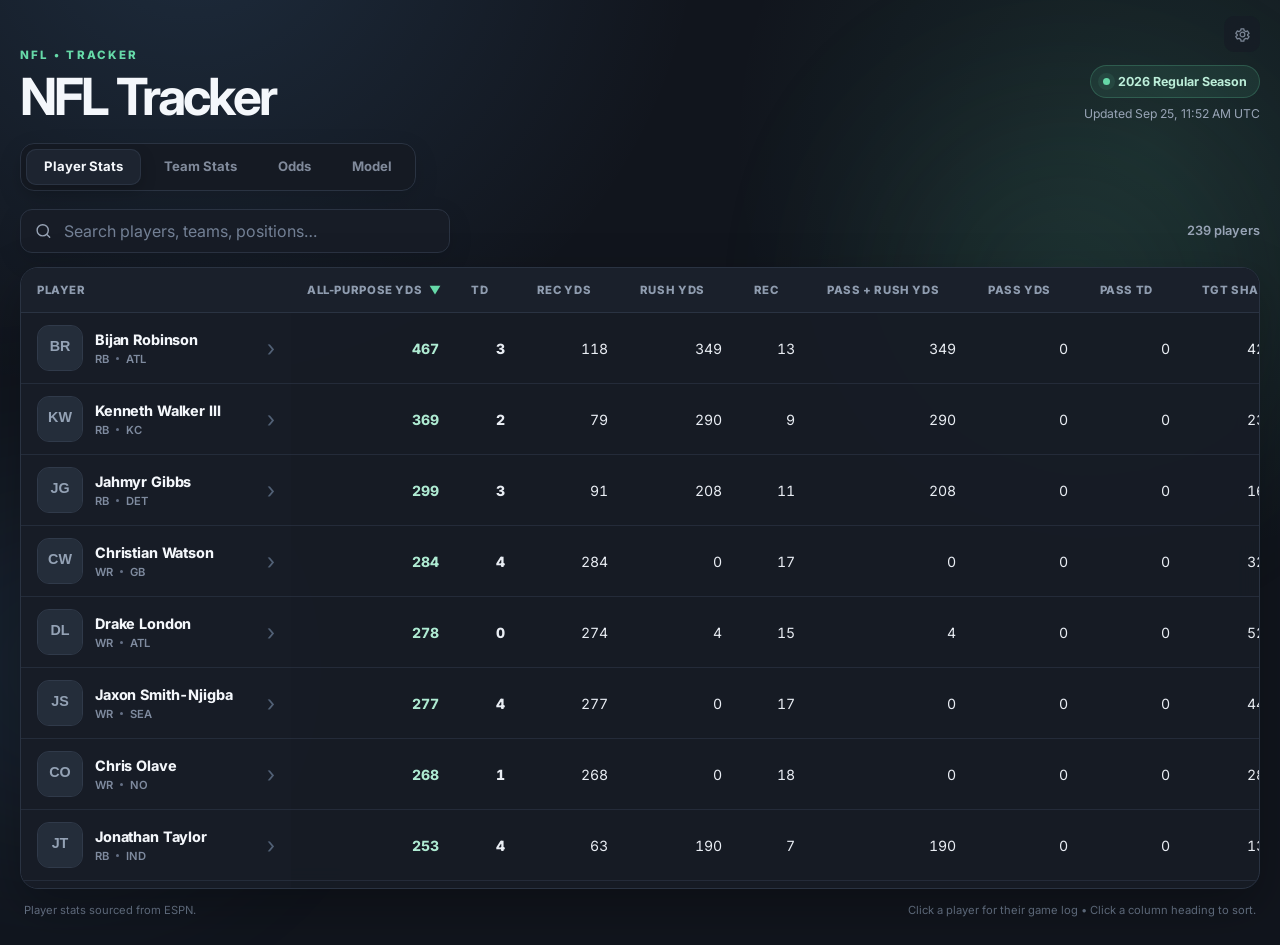
==== index.html @ aec33347 "Remove redundant spread explainer from odds board" ====
<!doctype html>
<html lang="en">
<head>
  <meta charset="UTF-8" />
  <meta name="viewport" content="width=device-width, initial-scale=1.0" />
  <meta name="theme-color" content="#151922" />
  <title>NFL Tracker</title>
  <script>try{document.documentElement.dataset.theme=localStorage.getItem("nflTrackerTheme")||"night"}catch(_){document.documentElement.dataset.theme="night"}</script>
  <link rel="preconnect" href="https://fonts.googleapis.com">
  <link rel="preconnect" href="https://fonts.gstatic.com" crossorigin>
  <link href="https://fonts.googleapis.com/css2?family=Inter:wght@400;500;600;700;800&display=swap" rel="stylesheet">
  <link rel="stylesheet" href="styles.css?v=team-market-fix-2" />
</head>
<body>
  <div class="ambient ambient-one"></div>
  <div class="ambient ambient-two"></div>

  <main class="shell">
    <header class="hero">
      <div>
        <div class="eyebrow">NFL • TRACKER</div>
        <h1>NFL Tracker</h1>
        <p id="pageSubtitle" hidden aria-hidden="true"></p>
      </div>
      <div class="hero-meta">
        <div class="status-pill"><span class="status-dot"></span><span id="seasonLabel">Loading season…</span></div>
        <div class="updated" id="updatedLabel">Loading latest stats…</div>
      </div>
    </header>

    <nav class="main-tabs" aria-label="NFL tracker sections">
      <button id="statsTabButton" class="main-tab active" type="button" data-view="stats">Player Stats</button>
      <button id="teamStatsTabButton" class="main-tab" type="button" data-view="team-stats">Team Stats</button>
      <button id="oddsTabButton" class="main-tab" type="button" data-view="odds">Odds</button>
      <a class="main-tab" href="model.html">Model</a>
    </nav>

    <section id="statsView" class="tab-view active">
      <section class="toolbar">
        <label class="search-wrap" for="searchInput">
          <svg viewBox="0 0 24 24" aria-hidden="true"><path d="m21 21-4.35-4.35m2.35-5.65a8 8 0 1 1-16 0 8 8 0 0 1 16 0Z"/></svg>
          <input id="searchInput" type="search" placeholder="Search players, teams, positions…" autocomplete="off" />
        </label>
        <div class="record-count" id="recordCount">— players</div>
      </section>

      <section class="table-card">
        <div class="table-scroll">
          <table>
            <thead>
              <tr>
                <th class="player-col" data-key="name">Player <span class="sort-indicator"></span></th>
                <th data-key="allPurposeYards">All-Purpose Yds <span class="sort-indicator"></span></th>
                <th data-key="touchdowns">TD <span class="sort-indicator"></span></th>
                <th data-key="receivingYards">Rec Yds <span class="sort-indicator"></span></th>
                <th data-key="rushingYards">Rush Yds <span class="sort-indicator"></span></th>
                <th data-key="receptions">Rec <span class="sort-indicator"></span></th>
                <th data-key="passRushYards">Pass + Rush Yds <span class="sort-indicator"></span></th>
                <th data-key="passingYards">Pass Yds <span class="sort-indicator"></span></th>
                <th data-key="passingTouchdowns">Pass TD <span class="sort-indicator"></span></th>
                <th data-key="targetShare">Tgt Share <span class="sort-indicator"></span></th>
                <th data-key="carryShare">Carry Share <span class="sort-indicator"></span></th>
                <th data-key="opportunityShare">Opp Share <span class="sort-indicator"></span></th>
                <th data-key="kickingPoints">K Pts <span class="sort-indicator"></span></th>
                <th data-key="kickingPointsPerGame">K Pts/G <span class="sort-indicator"></span></th>
                <th data-key="fieldGoalsMade">FGM <span class="sort-indicator"></span></th>
                <th data-key="fieldGoalsAttempted">FGA <span class="sort-indicator"></span></th>
                <th data-key="fieldGoalPct">FG% <span class="sort-indicator"></span></th>
                <th data-key="fieldGoalsPerGame">FGM/G <span class="sort-indicator"></span></th>
                <th data-key="extraPointsMade">XPM <span class="sort-indicator"></span></th>
                <th data-key="extraPointsAttempted">XPA <span class="sort-indicator"></span></th>
                <th data-key="extraPointPct">XP% <span class="sort-indicator"></span></th>
                <th data-key="extraPointsPerGame">XPM/G <span class="sort-indicator"></span></th>
                <th data-key="longFieldGoal">Long FG <span class="sort-indicator"></span></th>
              </tr>
            </thead>
            <tbody id="statsBody">
              <tr><td colspan="23" class="loading-cell"><div class="spinner"></div>Loading NFL stats…</td></tr>
            </tbody>
          </table>
        </div>
      </section>
    </section>

    <section id="teamStatsView" class="tab-view">
      <section class="team-stats-toolbar">
        <label class="search-wrap team-search" for="teamSearchInput">
          <svg viewBox="0 0 24 24" aria-hidden="true"><path d="m21 21-4.35-4.35m2.35-5.65a8 8 0 1 1-16 0 8 8 0 0 1 16 0Z"/></svg>
          <input id="teamSearchInput" type="search" placeholder="Search NFL teams…" autocomplete="off" />
        </label>
        <div class="record-count" id="teamRecordCount">— teams</div>
      </section>

      <section class="team-view-bar">
        <div id="teamViewButtons" class="team-view-buttons" aria-label="Team stat categories">
          <button type="button" class="team-view-button active" data-team-view="overview">Overview</button>
          <button type="button" class="team-view-button" data-team-view="offense">Offense</button>
          <button type="button" class="team-view-button" data-team-view="defense">Defense</button>
          <button type="button" class="team-view-button" data-team-view="specialTeams">Special Teams</button>
          <button type="button" class="team-view-button" data-team-view="situational">Situational</button>
          <button type="button" class="team-view-button" data-team-view="turnovers">Turnovers & Discipline</button>
          <button type="button" class="team-view-button" data-team-view="scoring">Scoring</button>
          <button type="button" class="team-view-button" data-team-view="all">All ESPN Stats</button>
        </div>
        <div class="team-view-tools">
          <label class="team-stat-search-wrap">
            <span>Filter columns</span>
            <input id="teamStatSearchInput" type="search" placeholder="e.g. sacks, punt, red zone…" autocomplete="off" />
          </label>
          <span id="teamColumnCount" class="team-column-count">— stats</span>
        </div>
      </section>

      <section class="team-leader-strip" id="teamLeaderStrip" aria-label="League leaders"></section>

      <section class="table-card team-table-card">
        <div class="team-table-scroll">
          <table id="teamStatsTable" class="team-stats-table">
            <thead id="teamStatsHead">
              <tr><th class="team-col">Team</th><th>Loading…</th></tr>
            </thead>
            <tbody id="teamStatsBody">
              <tr><td colspan="2" class="loading-cell"><div class="spinner"></div>Loading NFL team stats…</td></tr>
            </tbody>
          </table>
        </div>
      </section>
    </section>

    <section id="oddsView" class="tab-view">
      <section class="odds-toolbar">
        <label class="search-wrap odds-search" for="oddsSearchInput">
          <svg viewBox="0 0 24 24" aria-hidden="true"><path d="m21 21-4.35-4.35m2.35-5.65a8 8 0 1 1-16 0 8 8 0 0 1 16 0Z"/></svg>
          <input id="oddsSearchInput" type="search" placeholder="Search player, team, game, or prop…" autocomplete="off" />
        </label>

        <div class="filter-strip">
          <div class="filter-control">
            <button id="gameFilterButton" class="filter-button" type="button" aria-expanded="false">
              <span class="filter-icon">◫</span><span id="gameFilterLabel">Games</span><span class="filter-caret">⌄</span>
            </button>
            <div id="gameFilterDialog" class="filter-popover game-filter-popover" hidden>
              <div class="filter-popover-title">Games</div>
              <button class="filter-all-row" type="button" data-clear-filter="games"><span>All Games</span><span class="selection-mark" id="allGamesMark">✓</span></button>
              <div id="gameFilterOptions" class="filter-options"></div>
            </div>
          </div>

          <div class="filter-control">
            <button id="marketFilterButton" class="filter-button" type="button" aria-expanded="false">
              <span class="filter-icon">✦</span><span id="marketFilterLabel">Propositions</span><span class="filter-caret">⌄</span>
            </button>
            <div id="marketFilterDialog" class="filter-popover market-filter-popover" hidden>
              <div class="filter-popover-title">Propositions</div>
              <button class="filter-all-row" type="button" data-clear-filter="markets"><span>All Propositions</span><span class="selection-mark" id="allMarketsMark">✓</span></button>
              <div id="marketFilterOptions" class="filter-options"></div>
            </div>
          </div>

          <div class="filter-control">
            <button id="scopeFilterButton" class="filter-button" type="button" aria-expanded="false">
              <span class="filter-icon">◎</span><span id="scopeFilterLabel">Market Type</span><span class="filter-caret">⌄</span>
            </button>
            <div id="scopeFilterDialog" class="filter-popover scope-filter-popover" hidden>
              <div class="filter-popover-title">Market Type</div>
              <div id="scopeFilterOptions" class="position-options">
                <button type="button" class="scope-option active" data-scope=""><span>All Markets</span><span class="selection-mark">✓</span></button>
                <button type="button" class="scope-option" data-scope="player"><span>Player Props</span><span class="selection-mark"></span></button>
                <button type="button" class="scope-option" data-scope="team"><span>Team Props</span><span class="selection-mark"></span></button>
                <button type="button" class="scope-option" data-scope="game"><span>Game Props</span><span class="selection-mark"></span></button>
              </div>
            </div>
          </div>

          <div class="filter-control">
            <button id="positionFilterButton" class="filter-button" type="button" aria-expanded="false">
              <span class="filter-icon">↕</span><span id="positionFilterLabel">Side</span><span class="filter-caret">⌄</span>
            </button>
            <div id="positionFilterDialog" class="filter-popover position-filter-popover" hidden>
              <div class="filter-popover-title">Side / Selection</div>
              <div id="positionFilterOptions" class="position-options">
                <button type="button" class="position-option active" data-position=""><span>Any Side</span><span class="selection-mark">✓</span></button>
                <button type="button" class="position-option" data-position="Over"><span>Over</span><span class="selection-mark"></span></button>
                <button type="button" class="position-option" data-position="Under"><span>Under</span><span class="selection-mark"></span></button>
                <button type="button" class="position-option" data-position="Win"><span>Moneyline</span><span class="selection-mark"></span></button>
                <button type="button" class="position-option" data-position="Cover"><span>Spread</span><span class="selection-mark"></span></button>
              </div>
            </div>
          </div>

          <div class="filter-control">
            <button id="oddsRangeButton" class="filter-button" type="button" aria-expanded="false">
              <span class="filter-icon">⊗</span><span id="oddsRangeLabel">Odds</span><span class="filter-caret">⌄</span>
            </button>
            <div id="oddsRangeDialog" class="filter-popover odds-range-popover" hidden>
              <div class="filter-popover-title">Odds</div>
              <div class="odds-range-inputs">
                <label><span>From</span><input id="oddsMinInput" type="number" inputmode="numeric"></label>
                <span class="range-separator">–</span>
                <label><span>To</span><input id="oddsMaxInput" type="number" inputmode="numeric"></label>
              </div>
              <div class="dual-range">
                <div class="dual-range-track"></div>
                <div id="dualRangeFill" class="dual-range-fill"></div>
                <input id="oddsMinRange" type="range" min="-5000" max="5000" step="1">
                <input id="oddsMaxRange" type="range" min="-5000" max="5000" step="1">
              </div>
              <div class="range-actions">
                <button id="resetOddsRange" class="range-reset" type="button">Reset</button>
                <button id="applyOddsRange" class="range-done" type="button">Done</button>
              </div>
            </div>
          </div>

          <button id="clearFiltersButton" class="clear-filters" type="button">Clear</button>
        </div>

        <div class="odds-right-actions">
          <div class="filter-control odds-date-control">
            <button id="oddsDateButton" class="filter-button odds-date-button" type="button" aria-expanded="false">
              <span class="filter-icon">◷</span><span id="oddsDateLabel">Live</span><span class="filter-caret">⌄</span>
            </button>
            <div id="oddsDateDialog" class="filter-popover odds-date-popover" hidden>
              <div class="filter-popover-title">Board Date</div>
              <div id="oddsDateOptions" class="filter-options"></div>
            </div>
          </div>
          <button id="parlayBuilderButton" class="parlay-builder-button" type="button" aria-expanded="false" aria-controls="parlayPanel">
            <svg viewBox="0 0 24 24" aria-hidden="true"><path d="M5 7h8M5 12h5M5 17h8M18 6v12M15 9l3-3 3 3"/></svg>
            <span>Parlay Builder</span>
            <span id="parlayBuilderCount" class="parlay-builder-count" hidden>0</span>
          </button>
          <div class="odds-meta">
            <span class="fanduel-pill">FanDuel</span>
            <span id="oddsCount">— props</span>
          </div>
        </div>
      </section>

      <div id="oddsWorkspace" class="odds-workspace">
        <section class="odds-card">
          <div class="odds-table-scroll">
            <table class="odds-table">
            <thead>
              <tr>
                <th class="prop-col" data-odds-key="player">Proposition <span class="odds-sort-indicator"></span></th>
                <th data-odds-key="line">Line <span class="odds-sort-indicator"></span></th>
                <th data-odds-key="odds">Odds <span class="odds-sort-indicator"></span></th>
                <th id="oddsResultHead" class="result-head" data-odds-key="result" hidden>Result <span class="odds-sort-indicator"></span></th>
                <th class="hit-head" data-odds-key="hitL5">L5 <span class="odds-sort-indicator"></span></th>
                <th class="hit-head" data-odds-key="hitL10">L10 <span class="odds-sort-indicator"></span></th>
                <th class="hit-head" data-odds-key="hitH2H">H2H <span class="odds-sort-indicator"></span></th>
                <th class="hit-head" data-odds-key="hit2026">2026 <span class="odds-sort-indicator"></span></th>
                <th class="hit-head" data-odds-key="hit2025">2025 <span class="odds-sort-indicator"></span></th>
              </tr>
            </thead>
            <tbody id="oddsBody">
              <tr><td colspan="8" class="loading-cell"><div class="spinner"></div>Loading FanDuel props…</td></tr>
            </tbody>
            </table>
          </div>
        </section>

        <aside id="parlayPanel" class="parlay-panel" aria-hidden="true">
          <div class="parlay-panel-inner">
            <div class="parlay-header">
              <div>
                <div class="parlay-kicker">MY PICKS</div>
                <h2>Parlay Builder</h2>
              </div>
              <button id="parlayCloseButton" class="parlay-icon-button" type="button" aria-label="Close parlay builder">
                <svg viewBox="0 0 24 24" aria-hidden="true"><path d="M6 6l12 12M18 6 6 18"/></svg>
              </button>
            </div>

            <div class="parlay-book-row">
              <span class="parlay-fd-mark">FD</span>
              <div>
                <strong>FanDuel</strong>
                <span id="parlayLegCount">0 legs</span>
              </div>
              <strong id="parlayCombinedOdds" class="parlay-combined-odds">—</strong>
            </div>

            <div id="parlayLegs" class="parlay-legs">
              <div class="parlay-empty">
                <div class="parlay-empty-icon">+</div>
                <strong>Build your parlay</strong>
                <span>Use the + buttons beside player props to add legs.</span>
              </div>
            </div>

            <div class="parlay-footer">
              <div class="parlay-math-row">
                <span>Combined odds</span>
                <strong id="parlayFooterOdds">—</strong>
              </div>
              <div class="parlay-math-row">
                <span>Implied probability</span>
                <strong id="parlayImpliedProbability">—</strong>
              </div>
              <button id="parlayClearButton" class="parlay-clear-button" type="button" disabled>
                <svg viewBox="0 0 24 24" aria-hidden="true"><path d="M4 7h16M9 7V4h6v3M8 10v8M12 10v8M16 10v8M6 7l1 14h10l1-14"/></svg>
                Clear All
              </button>
              <p class="parlay-note">Combined odds use standard parlay math from the displayed FanDuel prices. Same-game parlay pricing can differ because sportsbooks apply correlation adjustments.</p>
            </div>
          </div>
        </aside>
      </div>
    </section>

    <footer id="pageFooter">
      <span>Player stats sourced from ESPN.</span>
      <span>Click a player for their game log • Click a column heading to sort.</span>
    </footer>
  </main>

  <dialog id="teamStatModal" class="team-stat-modal" aria-labelledby="teamStatModalTitle">
    <div class="team-stat-modal-panel">
      <div class="team-stat-modal-header">
        <div class="team-stat-modal-identity">
          <img id="teamStatModalLogo" class="team-stat-modal-logo" src="" alt="" />
          <div>
            <div id="teamStatModalEyebrow" class="modal-kicker">TEAM STAT • REGULAR SEASON</div>
            <h2 id="teamStatModalTitle">Team Stat</h2>
            <div id="teamStatModalMeta" class="modal-player-meta"></div>
          </div>
        </div>
        <button id="teamStatModalClose" class="modal-close" type="button" aria-label="Close team stat chart">
          <svg viewBox="0 0 24 24" aria-hidden="true"><path d="M6 6l12 12M18 6 6 18"/></svg>
        </button>
      </div>

      <div id="teamStatSummaryCards" class="team-stat-summary-cards"></div>

      <div class="team-chart-tabs">
        <button id="teamTrendTab" type="button" class="team-chart-tab active">Game Trend</button>
        <button id="teamLeagueTab" type="button" class="team-chart-tab">League Compare</button>
      </div>

      <div class="team-chart-scroll">
        <div id="teamStatChart" class="team-stat-chart"></div>
      </div>
    </div>
  </dialog>

  <dialog id="playerModal" class="player-modal" aria-labelledby="modalPlayerName">
    <div class="modal-panel">
      <div class="modal-header">
        <div class="modal-player">
          <div class="modal-headshot-wrap">
            <img id="modalHeadshot" class="modal-headshot" src="" alt="" />
          </div>
          <div>
            <div class="modal-kicker" id="modalKicker">REGULAR SEASON • GAME LOG</div>
            <h2 id="modalPlayerName">Player</h2>
            <div class="modal-player-meta" id="modalPlayerMeta"></div>
          </div>
        </div>
        <div class="modal-actions">
          <select id="modalSeasonSelect" class="season-select" aria-label="Game log season"></select>
          <button id="modalClose" class="modal-close" type="button" aria-label="Close game log">
            <svg viewBox="0 0 24 24" aria-hidden="true"><path d="M6 6l12 12M18 6 6 18"/></svg>
          </button>
        </div>
      </div>

      <div class="modal-table-scroll">
        <table class="gamelog-table">
          <thead id="gameLogHead">
            <tr>
              <th class="week-col">Week</th>
              <th class="opponent-col">Opponent</th>
              <th>All-Purpose Yds</th>
              <th>TD</th>
              <th>Rec Yds</th>
              <th>Rush Yds</th>
              <th>Rec</th>
              <th>Pass + Rush Yds</th>
              <th>Pass Yds</th>
              <th>Pass TD</th>
            </tr>
          </thead>
          <tbody id="gameLogBody"></tbody>
        </table>
      </div>
    </div>
  </dialog>

  <dialog id="hitRateModal" class="hit-rate-modal" aria-labelledby="hitRateTitle">
    <div class="hit-rate-panel">
      <div class="hit-rate-header">
        <div>
          <div class="hit-rate-eyebrow">PROP HIT RATE</div>
          <h2 id="hitRateTitle">Player Prop</h2>
          <div id="hitRateSubtitle" class="hit-rate-subtitle"></div>
        </div>
        <button id="hitRateClose" class="modal-close" type="button" aria-label="Close hit-rate chart">
          <svg viewBox="0 0 24 24" aria-hidden="true"><path d="M6 6l12 12M18 6 6 18"/></svg>
        </button>
      </div>

      <div class="hit-rate-summary">
        <div class="hit-rate-primary">
          <span id="hitRateSplitLabel" class="hit-rate-split-label">Last 10</span>
          <div><strong id="hitRateSelectedPct">—</strong><span id="hitRateSelectedRecord"></span></div>
        </div>
        <div id="hitRateBreakdown" class="hit-rate-breakdown"></div>
      </div>

      <div class="hit-rate-stats">
        <span>Average: <strong id="hitRateAverage">—</strong></span>
        <span>Median: <strong id="hitRateMedian">—</strong></span>
      </div>

      <div class="hit-rate-chart-scroll">
        <div id="hitRateChart" class="hit-rate-chart"></div>
      </div>
    </div>
  </dialog>

  <script src="theme.js?v=1"></script>
  <script src="app.js?v=spread-clean-1"></script>
</body>
</html>
---- styles.css ----
:root{
  --bg:#11151d;--panel:#171c26;--panel-2:#1d2430;--line:#2a3342;--text:#f4f7fb;
  --muted:#98a4b6;--accent:#66d9a8;--accent-2:#6bb7ff;--win:#67dda9;--loss:#ff7b86;--shadow:0 18px 50px rgba(0,0,0,.28)
}
*{box-sizing:border-box}
html{color-scheme:dark}
body{margin:0;min-height:100vh;background:
radial-gradient(circle at 15% -10%,rgba(107,183,255,.14),transparent 34%),
radial-gradient(circle at 90% 15%,rgba(102,217,168,.10),transparent 30%),var(--bg);
color:var(--text);font-family:Inter,system-ui,-apple-system,BlinkMacSystemFont,"Segoe UI",sans-serif}
.ambient{position:fixed;width:320px;height:320px;filter:blur(120px);opacity:.13;pointer-events:none;border-radius:50%}
.ambient-one{background:#59c59c;right:4%;top:15%}.ambient-two{background:#589ee8;left:-8%;bottom:8%}
.shell{width:min(1500px,calc(100% - 40px));margin:0 auto;padding:48px 0 28px;position:relative;z-index:1}
.hero{display:flex;justify-content:space-between;align-items:flex-end;gap:32px;margin-bottom:22px}
.eyebrow{font-size:.72rem;font-weight:800;letter-spacing:.18em;color:var(--accent);margin-bottom:10px}
h1{font-size:clamp(2.2rem,4vw,4rem);line-height:.96;margin:0;letter-spacing:-.055em}
.subtitle{color:var(--muted);font-size:.98rem;max-width:720px;margin:14px 0 0;line-height:1.65}
#pageSubtitle{display:none}
.hero-meta{text-align:right;display:grid;justify-items:end;gap:8px}
.status-pill{display:inline-flex;align-items:center;gap:8px;background:rgba(102,217,168,.09);border:1px solid rgba(102,217,168,.2);color:#c8f6e3;border-radius:999px;padding:8px 12px;font-size:.78rem;font-weight:700}
.status-dot{width:7px;height:7px;border-radius:50%;background:var(--accent);box-shadow:0 0 0 5px rgba(102,217,168,.09)}
.updated{color:var(--muted);font-size:.76rem}

.main-tabs{display:inline-flex;gap:5px;padding:5px;background:#151a23;border:1px solid var(--line);border-radius:14px;margin:0 0 18px;box-shadow:0 8px 24px rgba(0,0,0,.12)}
.main-tab{border:0;background:transparent;color:#7f8b9f;padding:10px 18px;border-radius:10px;font:700 .82rem Inter,system-ui;cursor:pointer;transition:.15s}\n.main-tabs a.main-tab{text-decoration:none}
.main-tab:hover{color:#dce4ee}
.main-tab.active{color:#f7fafc;background:#242c39;box-shadow:inset 0 0 0 1px #334052,0 6px 16px rgba(0,0,0,.18)}
.tab-view{display:none}.tab-view.active{display:block}

.toolbar,.odds-toolbar{display:flex;justify-content:space-between;align-items:center;gap:12px;margin-bottom:14px}
.search-wrap{height:44px;min-width:min(430px,100%);display:flex;align-items:center;gap:10px;background:rgba(23,28,38,.88);border:1px solid var(--line);border-radius:12px;padding:0 14px;box-shadow:0 8px 24px rgba(0,0,0,.12)}
.search-wrap:focus-within{border-color:#486f75;box-shadow:0 0 0 3px rgba(102,217,168,.08)}
.search-wrap svg{width:18px;height:18px;fill:none;stroke:var(--muted);stroke-width:2;stroke-linecap:round}
.search-wrap input{width:100%;border:0;outline:0;background:transparent;color:var(--text);font:inherit}
.search-wrap input::placeholder{color:#738095}
.record-count{color:var(--muted);font-size:.8rem;font-weight:600}
.filter-select{height:44px;min-width:175px;border:1px solid var(--line);border-radius:12px;background:#171c26;color:#b9c2ce;padding:0 36px 0 13px;font:600 .78rem Inter,system-ui;outline:none}
.filter-select:focus{border-color:#486f75;box-shadow:0 0 0 3px rgba(102,217,168,.08)}
.odds-search{flex:1;max-width:480px}
.odds-meta{margin-left:auto;display:flex;align-items:center;gap:10px;color:var(--muted);font-size:.77rem;font-weight:650;white-space:nowrap}
.fanduel-pill{display:inline-flex;align-items:center;padding:7px 10px;border-radius:999px;background:rgba(107,183,255,.1);border:1px solid rgba(107,183,255,.2);color:#bfe0ff;font-weight:800;letter-spacing:.02em}

.table-card,.odds-card{background:rgba(23,28,38,.92);border:1px solid var(--line);border-radius:18px;overflow:hidden;box-shadow:var(--shadow);backdrop-filter:blur(12px)}
.table-scroll{overflow:auto;max-height:calc(100vh - 280px)}
table{width:100%;border-collapse:separate;border-spacing:0;min-width:1280px}
thead{position:sticky;top:0;z-index:4}
th{background:#1a202b;color:#8f9caf;font-size:.71rem;text-transform:uppercase;letter-spacing:.055em;font-weight:800;text-align:right;padding:15px 16px;border-bottom:1px solid var(--line);cursor:pointer;user-select:none;white-space:nowrap;transition:color .15s}
th:hover{color:#dbe4ee}th.player-col{text-align:left;min-width:270px;left:0;z-index:5}
.sort-indicator,.odds-sort-indicator{display:inline-block;width:10px;margin-left:4px;color:var(--accent)}
tbody tr{transition:background .14s}
tbody tr:hover{background:#1b222e}
td{padding:12px 16px;border-bottom:1px solid rgba(42,51,66,.72);text-align:right;font-size:.88rem;font-variant-numeric:tabular-nums;color:#d7dee8}
tbody tr:last-child td{border-bottom:0}
.player-row{cursor:pointer}
.player-row:focus-visible{outline:2px solid var(--accent);outline-offset:-2px;background:#1b222e}
.player-cell{text-align:left;display:flex;align-items:center;gap:12px;min-width:270px;position:sticky;left:0;background:#171c26;z-index:2}
tbody tr:hover .player-cell,.player-row:focus-visible .player-cell{background:#1b222e}
.player-copy{min-width:0}
.row-chevron{margin-left:auto;color:#526176;font-size:1.4rem;line-height:1;transition:transform .15s,color .15s}
.player-row:hover .row-chevron{color:var(--accent);transform:translateX(2px)}
.headshot-wrap{width:46px;height:46px;flex:0 0 46px;border-radius:12px;overflow:hidden;background:linear-gradient(145deg,#283140,#1b222d);border:1px solid #303a4a}
.headshot{width:100%;height:100%;object-fit:cover;object-position:top center;display:block}
.player-name{font-weight:750;color:#f3f6fa;font-size:.9rem;letter-spacing:-.01em}
.player-meta{display:flex;gap:7px;align-items:center;color:#7f8b9f;font-size:.7rem;margin-top:4px;font-weight:600}
.team-dot{width:3px;height:3px;border-radius:50%;background:#657085}
.stat-strong{font-weight:800;color:#fff}
.all-purpose{color:#bff0dd;font-weight:750}
.loading-cell,.empty-cell{text-align:center!important;color:var(--muted);padding:60px!important}
.spinner{width:18px;height:18px;border:2px solid #344052;border-top-color:var(--accent);border-radius:50%;display:inline-block;vertical-align:middle;margin-right:9px;animation:spin .8s linear infinite}
@keyframes spin{to{transform:rotate(360deg)}}
footer{display:flex;justify-content:space-between;color:#687588;font-size:.7rem;padding:14px 4px 0}

/* Odds tab */
.odds-table-scroll{overflow:auto;max-height:calc(100vh - 290px)}
.odds-table{min-width:760px}
.odds-table .prop-col{text-align:left;width:70%}
.odds-table th:nth-child(2),.odds-table th:nth-child(3){width:15%;min-width:110px}
.odds-table td{padding:13px 18px}
.prop-cell{text-align:left!important}
.prop-player-visual{display:flex;align-items:center;gap:14px;min-width:0}
.odds-headshot-wrap{width:58px;height:58px;flex:0 0 58px;position:relative;border-radius:50%;background:#12161e}
.odds-headshot{width:58px;height:58px;display:block;object-fit:cover;object-position:top center;border-radius:50%;background:#222a36}
.odds-team-badge{position:absolute;right:-3px;bottom:-3px;width:28px;height:28px;padding:3px;object-fit:contain;border-radius:50%;background:#202733;border:2px solid #171c26}
.prop-copy{min-width:0}
.prop-player-line{display:flex;align-items:center;gap:8px;min-width:0;margin-bottom:5px}
.prop-player-name{font-size:.93rem;font-weight:800;color:#f2f4f7;white-space:nowrap;overflow:hidden;text-overflow:ellipsis}
.prop-divider{color:#4f5a69;font-size:.72rem}
.prop-matchup{color:#7f8793;font-size:.82rem;font-weight:550;white-space:nowrap}
.prop-name{font-size:.91rem;font-weight:750;color:#eef1f5;line-height:1.3}
.alt-badge{display:inline-flex;vertical-align:1px;margin-left:6px;padding:2px 5px;border:1px solid rgba(107,183,255,.22);background:rgba(107,183,255,.08);border-radius:5px;color:#85c8ff;font-size:.55rem;letter-spacing:.06em}
.odds-line,.odds-price{font-size:.93rem!important;font-weight:800!important;color:#9ca4af!important;white-space:nowrap}
.odds-line strong{font:inherit;color:inherit}
.odds-line small{display:block;margin-top:3px;color:#687587;font-size:.58rem;font-weight:750;letter-spacing:.01em;text-transform:none}
.odds-line.spread-market-line strong{color:#dce6f2}
.odds-line.spread-market-line small{color:#8ea0b5}
.odds-price{color:#c7cdd5!important}
.fd-mini{display:inline-grid;place-items:center;margin-right:8px;width:24px;height:20px;border-radius:6px;background:#232b38;color:#91c7ff;font-size:.57rem;font-weight:900;letter-spacing:-.02em}
.odds-row.clickable{cursor:pointer}
.odds-row.clickable:hover{background:#1d2430}
.odds-row.clickable:focus-visible{outline:2px solid var(--accent-2);outline-offset:-2px}
.odds-empty{text-align:center!important;color:var(--muted);padding:70px 24px!important;line-height:1.7}
.odds-empty-title{font-size:1rem;font-weight:800;color:#dfe5ed;margin-bottom:6px}
.odds-empty code{background:#202733;border:1px solid #303a49;border-radius:6px;padding:2px 6px;color:#c6e7ff}

/* Game log modal */
.player-modal{width:min(1280px,calc(100% - 28px));max-width:none;max-height:min(82vh,900px);padding:0;border:1px solid #313b4b;border-radius:20px;background:#151a23;color:var(--text);box-shadow:0 30px 90px rgba(0,0,0,.58);overflow:hidden}
.player-modal::backdrop{background:rgba(6,9,14,.72);backdrop-filter:blur(7px)}
.modal-panel{display:flex;flex-direction:column;max-height:min(82vh,900px)}
.modal-header{display:flex;justify-content:space-between;align-items:center;gap:24px;padding:22px 24px;background:linear-gradient(180deg,#1b222d,#171c26);border-bottom:1px solid var(--line)}
.modal-player{display:flex;align-items:center;gap:16px;min-width:0}
.modal-headshot-wrap{width:64px;height:64px;flex:0 0 64px;border-radius:16px;overflow:hidden;background:#222a36;border:1px solid #334052}
.modal-headshot{width:100%;height:100%;object-fit:cover;object-position:top center}
.modal-kicker{font-size:.66rem;font-weight:800;letter-spacing:.14em;color:var(--accent);margin-bottom:5px}
.modal-header h2{margin:0;font-size:clamp(1.25rem,2vw,1.75rem);letter-spacing:-.03em}
.modal-player-meta{margin-top:5px;color:var(--muted);font-size:.78rem;font-weight:600}
.modal-close{width:38px;height:38px;flex:0 0 38px;display:grid;place-items:center;border:1px solid #313b4b;border-radius:11px;background:#202733;color:#9da9ba;cursor:pointer;transition:.15s}
.modal-close:hover{color:#fff;background:#28313f;border-color:#445064}
.modal-close svg{width:17px;height:17px;fill:none;stroke:currentColor;stroke-width:2;stroke-linecap:round}
.modal-table-scroll{overflow:auto}
.gamelog-table{min-width:1320px}
#statsView table{min-width:2320px}
.gamelog-table thead{position:sticky;top:0;z-index:3}
.gamelog-table th{cursor:default;background:#191f2a;padding:13px 14px}
.gamelog-table th:hover{color:#8f9caf}
.gamelog-table td{padding:13px 14px}
.gamelog-table .week-col,.gamelog-table .week-cell{text-align:left;width:92px;white-space:nowrap}
.gamelog-table .week-cell{font-size:.78rem;font-weight:800;color:#aeb8c7}
.gamelog-table .opponent-col,.gamelog-table .opponent-cell{text-align:left;min-width:335px}
.opponent-matchup{display:flex;align-items:center;gap:9px;white-space:nowrap}
.opponent-logo{width:34px;height:34px;object-fit:contain;flex:0 0 34px}
.venue-marker{width:20px;text-align:center;color:#8e9aad;font-size:.75rem;font-weight:800}
.venue-marker.home{width:auto}
.opponent-name{font-size:.82rem;font-weight:750;color:#e9edf3}
.game-result{font-size:.72rem;font-weight:800;margin-left:2px}
.game-result.win{color:var(--win)}.game-result.loss{color:var(--loss)}.game-result.tie{color:#d5b86a}
.no-game{color:#596578}.no-game-row td{color:#5f6b7d}.no-game-row .week-cell{color:#8995a7}
.modal-empty{text-align:center!important;color:var(--muted);padding:54px!important}

@media(max-width:900px){
  .odds-toolbar{align-items:stretch;flex-wrap:wrap}
  .odds-search{max-width:none;flex:1 1 100%}
  .filter-select{flex:1 1 180px}
  .odds-meta{margin-left:0;flex:1 1 100%;justify-content:flex-end}
}
@media(max-width:760px){
  .shell{width:min(100% - 20px,1500px);padding-top:26px}
  .hero{align-items:flex-start;flex-direction:column;gap:18px}.hero-meta{text-align:left;justify-items:start}
  .main-tabs{width:100%}.main-tab{flex:1}
  .toolbar{align-items:stretch;flex-direction:column}.search-wrap{min-width:0}.record-count{padding-left:2px}.table-scroll{max-height:none}
  footer{gap:8px;flex-direction:column}.player-cell{min-width:240px}th.player-col{min-width:240px}
  .odds-card{border-radius:14px}.odds-table-scroll{max-height:none}.odds-table{min-width:660px}
  .odds-table td{padding:12px 13px}.odds-headshot-wrap,.odds-headshot{width:50px;height:50px}.odds-headshot-wrap{flex-basis:50px}.odds-team-badge{width:25px;height:25px}
  .prop-player-name{font-size:.86rem}.prop-matchup{font-size:.75rem}.prop-name{font-size:.85rem}
  .player-modal{width:calc(100% - 14px);max-height:88vh;border-radius:16px}.modal-panel{max-height:88vh}
  .modal-header{padding:16px}.modal-headshot-wrap{width:54px;height:54px;flex-basis:54px}.modal-kicker{font-size:.58rem}.modal-player-meta{font-size:.72rem}
}

/* Advanced odds filters + hit-rate research columns */
.odds-toolbar{align-items:flex-start;flex-wrap:wrap}
.odds-search{flex:1 1 380px;max-width:520px}
.filter-strip{display:flex;gap:8px;flex:1 1 100%;align-items:center;overflow-x:auto;padding:2px 0 1px;scrollbar-width:none}
.filter-strip::-webkit-scrollbar{display:none}
.filter-button,.clear-filters{height:42px;display:inline-flex;align-items:center;gap:8px;border:1px solid #2d3747;border-radius:12px;background:#171c26;color:#c8d0dc;padding:0 13px;font:700 .76rem Inter,system-ui;white-space:nowrap;cursor:pointer;transition:.15s}
.filter-button:hover,.filter-button:focus-visible{border-color:#45546a;color:#fff;background:#1d2430}
.filter-icon{color:#8c98a9;font-size:.88rem}
.filter-caret{color:#778397;font-size:.82rem;margin-left:1px}
.clear-filters{display:none;background:transparent;color:#7f8b9f}
.clear-filters.visible{display:inline-flex}
.clear-filters:hover{color:#ff9aa2;border-color:#58404a}
.odds-meta{align-self:center}

.odds-table{min-width:1260px}
.odds-table .prop-col{width:auto;min-width:430px}
.odds-table th:nth-child(2),.odds-table th:nth-child(3){width:auto;min-width:92px}
.odds-table .hit-head{min-width:82px;text-align:center}
.hit-cell{text-align:center!important;font-size:.88rem!important;font-weight:800!important;min-width:82px}
.hit-good{color:#45e0a3!important;background:linear-gradient(180deg,rgba(34,123,88,.14),rgba(22,88,63,.22))}
.hit-mid{color:#ffc928!important;background:linear-gradient(180deg,rgba(135,103,14,.10),rgba(111,80,8,.18))}
.hit-low{color:#ff858f!important;background:linear-gradient(180deg,rgba(138,49,61,.08),rgba(107,36,47,.15))}
.hit-na{color:#6f7988!important;background:rgba(15,19,26,.22)}
.odds-row:hover .hit-good{background:rgba(35,130,91,.26)}
.odds-row:hover .hit-mid{background:rgba(122,92,11,.22)}
.odds-row:hover .hit-low{background:rgba(121,42,54,.20)}

.modal-actions{display:flex;align-items:center;gap:10px}
.season-select{height:38px;border:1px solid #313b4b;border-radius:10px;background:#202733;color:#dce3ec;padding:0 30px 0 11px;font:700 .76rem Inter,system-ui;outline:none}
.season-select:focus{border-color:#4b6574}

/* Filter dialogs styled like sportsbook panels */
.filter-dialog{width:min(590px,calc(100% - 24px));max-width:none;max-height:min(82vh,760px);padding:0;border:1px solid #303746;border-radius:20px;background:#11151b;color:var(--text);box-shadow:0 28px 90px rgba(0,0,0,.62);overflow:hidden}
.filter-dialog::backdrop{background:rgba(5,7,11,.72);backdrop-filter:blur(5px)}
.compact-filter-dialog{width:min(520px,calc(100% - 24px))}
.odds-range-dialog{width:min(620px,calc(100% - 24px))}
.filter-dialog-panel{display:flex;flex-direction:column;max-height:min(82vh,760px)}
.filter-dialog-title{font-size:1.05rem;font-weight:800;padding:20px 22px 14px}
.filter-all-row,.filter-option,.position-option{border:0;background:transparent;color:#e6e9ee;width:100%;display:flex;align-items:center;text-align:left;font:700 .9rem Inter,system-ui;cursor:pointer}
.filter-all-row{margin:0 10px 7px;width:calc(100% - 20px);min-height:68px;padding:0 16px;border:1px solid #2d333c;border-radius:13px;background:#17191e;justify-content:space-between}
.filter-options{overflow:auto;padding:0 12px 8px;scrollbar-width:thin;scrollbar-color:#41464e transparent}
.filter-option{min-height:72px;padding:10px 10px;border-bottom:1px solid rgba(49,57,69,.42);gap:12px}
.filter-option:last-child{border-bottom:0}
.filter-option:hover,.position-option:hover{background:rgba(255,255,255,.025)}
.filter-option.selected{background:rgba(74,207,197,.035)}
.filter-option-label{flex:1}
.selection-mark{width:38px;height:38px;flex:0 0 38px;border:2px solid #30343b;border-radius:12px;display:grid;place-items:center;color:#071b19;font-weight:900}
.filter-option.selected .selection-mark,.filter-all-row .selection-mark:not(:empty),.position-option.active .selection-mark{background:#42cfc5;border-color:#42cfc5}
.game-option{min-height:88px}
.game-option-logos{width:76px;display:flex;align-items:center;padding-left:4px}
.game-option-logos img{width:39px;height:39px;object-fit:contain;border-radius:50%;background:#1d2430}
.game-option-logos img+img{margin-left:-11px}
.game-option-copy{display:flex;flex:1;min-width:0;flex-direction:column;gap:3px}
.game-option-time{font-size:.78rem;color:#7d8490;font-weight:650}
.game-option-name{font-size:.93rem;color:#f1f3f6;font-weight:800}
.filter-dialog-close{height:58px;margin:10px 16px 16px;border:1px solid #2d333c;border-radius:14px;background:#111318;color:#e8ebef;font:800 .9rem Inter,system-ui;cursor:pointer}
.filter-dialog-close:hover{background:#191d24}
.position-options{padding:2px 14px 4px}
.position-option{min-height:76px;justify-content:space-between;padding:0 12px;border-bottom:1px solid rgba(49,57,69,.35)}
.position-option:last-child{border-bottom:0}

.odds-range-tabs{display:grid;grid-template-columns:1fr 1fr;margin:0 22px 16px;border:1px solid #2f343d;border-radius:14px;padding:5px;background:#090b0f}
.odds-range-tabs span{display:grid;place-items:center;height:46px;border-radius:10px;color:#747b86;font-size:.82rem;font-weight:800}
.odds-range-tabs span.active{background:#ecebef;color:#202226}
.odds-range-inputs{display:grid;grid-template-columns:1fr auto 1fr;margin:0 22px 22px;border:1px solid #2d333c;border-radius:15px;background:#17191e;overflow:hidden}
.odds-range-inputs label{padding:12px 16px}
.odds-range-inputs label span{display:block;color:#777f8b;font-size:.72rem;margin-bottom:4px}
.odds-range-inputs input{width:100%;border:0;outline:0;background:transparent;color:#edf0f4;font:800 1rem Inter,system-ui}
.range-separator{width:1px;overflow:hidden;background:#2d333c;color:transparent}
.dual-range{position:relative;height:54px;margin:0 24px 14px}
.dual-range-track,.dual-range-fill{position:absolute;left:0;right:0;top:25px;height:6px;border-radius:999px;background:#40454e}
.dual-range-fill{right:auto;background:#40c9bd}
.dual-range input[type=range]{position:absolute;left:0;top:13px;width:100%;height:30px;background:transparent;pointer-events:none;appearance:none;-webkit-appearance:none}
.dual-range input[type=range]::-webkit-slider-thumb{pointer-events:auto;appearance:none;-webkit-appearance:none;width:28px;height:28px;border-radius:50%;background:#f1f1f2;border:2px solid #2a2d33;box-shadow:0 2px 8px rgba(0,0,0,.35)}
.dual-range input[type=range]::-moz-range-thumb{pointer-events:auto;width:28px;height:28px;border-radius:50%;background:#f1f1f2;border:2px solid #2a2d33;box-shadow:0 2px 8px rgba(0,0,0,.35)}
.dual-range input[type=range]::-webkit-slider-runnable-track{background:transparent}
.dual-range input[type=range]::-moz-range-track{background:transparent}
.range-actions{display:grid;grid-template-columns:72px 1fr;gap:12px;padding:0 22px 22px}
.range-reset,.range-done{height:58px;border-radius:14px;font:800 .9rem Inter,system-ui;cursor:pointer}
.range-reset{border:1px solid #2d333c;background:#080b0f;color:#cfd5dd;font-size:0}
.range-reset:after{content:"↺";font-size:1.3rem}
.range-done{border:0;background:#42cfc5;color:#061a18}
.range-done:hover{filter:brightness(1.05)}

@media(max-width:900px){
  .odds-search{flex:1 1 100%;max-width:none}
  .filter-strip{order:3}
  .odds-meta{margin-left:auto}
}
@media(max-width:760px){
  .filter-button,.clear-filters{height:40px}
  .odds-table{min-width:1120px}
  .odds-table .prop-col{min-width:360px}
  .hit-cell,.odds-table .hit-head{min-width:72px}
  .filter-dialog{width:calc(100% - 14px);max-height:88vh;border-radius:16px}
  .filter-dialog-panel{max-height:88vh}
  .modal-actions{gap:7px}.season-select{height:36px}
}


/* Compact anchored filter dropdowns */
.filter-control{position:relative;flex:0 0 auto}
.filter-button.open{background:#222a36;border-color:#46556a;color:#fff}
.filter-popover[hidden]{display:none!important}
.filter-popover{
  position:fixed;z-index:10000;width:min(380px,calc(100vw - 20px));max-height:min(430px,calc(100vh - 24px));
  overflow:hidden;border:1px solid #313a49;border-radius:14px;background:#121720;color:var(--text);
  box-shadow:0 18px 52px rgba(0,0,0,.5)
}
.game-filter-popover{width:min(400px,calc(100vw - 20px))}
.market-filter-popover{width:min(360px,calc(100vw - 20px))}
.position-filter-popover{width:min(320px,calc(100vw - 20px))}
.odds-range-popover{width:min(390px,calc(100vw - 20px))}
.filter-popover-title{font-size:.88rem;font-weight:800;padding:14px 15px 9px}
.filter-popover .filter-all-row{
  min-height:50px;margin:0 9px 5px;width:calc(100% - 18px);padding:0 12px;border-radius:10px;font-size:.8rem
}
.filter-popover .filter-options{max-height:310px;padding:0 9px 8px;overflow-y:auto;overscroll-behavior:contain;touch-action:pan-y;scrollbar-gutter:stable}
.filter-popover .filter-option{min-height:48px;padding:7px 8px;font-size:.78rem}
.filter-popover .selection-mark,.filter-popover .option-checkbox{
  width:28px;height:28px;flex:0 0 28px;border-radius:8px;font-size:.72rem
}
.filter-popover .game-option{min-height:64px}
.filter-popover .game-option-logos{width:58px}
.filter-popover .game-option-logos img{width:31px;height:31px}
.filter-popover .game-option-logos img+img{margin-left:-9px}
.filter-popover .game-option-time{font-size:.66rem}
.filter-popover .game-option-name{font-size:.79rem}
.filter-popover .position-options{padding:2px 9px 8px}
.filter-popover .position-option{min-height:52px;padding:0 8px;font-size:.8rem}
.filter-popover .odds-range-inputs{margin:0 12px 12px;border-radius:11px}
.filter-popover .odds-range-inputs label{padding:9px 11px}
.filter-popover .odds-range-inputs label span{font-size:.64rem}
.filter-popover .odds-range-inputs input{font-size:.86rem}
.filter-popover .dual-range{height:42px;margin:0 16px 8px}
.filter-popover .dual-range-track,.filter-popover .dual-range-fill{top:20px;height:5px}
.filter-popover .dual-range input[type=range]{top:8px}
.filter-popover .dual-range input[type=range]::-webkit-slider-thumb{width:23px;height:23px}
.filter-popover .dual-range input[type=range]::-moz-range-thumb{width:23px;height:23px}
.filter-popover .range-actions{grid-template-columns:52px 1fr;gap:8px;padding:0 12px 12px}
.filter-popover .range-reset,.filter-popover .range-done{height:43px;border-radius:10px;font-size:.78rem}

.odds-player-trigger{cursor:pointer}
.odds-headshot-wrap.odds-player-trigger{outline:none;border-radius:50%}
.odds-headshot-wrap.odds-player-trigger:hover .odds-headshot{transform:scale(1.035);filter:brightness(1.08)}
.odds-headshot{transition:transform .15s,filter .15s}
.prop-player-name.odds-player-trigger{outline:none;border-radius:5px}
.prop-player-name.odds-player-trigger:hover{color:var(--accent-2);text-decoration:underline;text-underline-offset:3px}
.odds-player-trigger:focus-visible{box-shadow:0 0 0 2px var(--accent-2)}

@media(max-width:760px){
  .filter-popover{width:min(350px,calc(100vw - 16px));max-height:min(390px,calc(100vh - 16px))}
  .game-filter-popover{width:min(370px,calc(100vw - 16px))}
  .filter-popover .filter-options{max-height:270px}
}


/* Make the entire proposition/player area clickable, like the Player Stats rows */
.prop-cell.odds-player-trigger{
  cursor:pointer;
  transition:background .14s,box-shadow .14s
}
.prop-cell.odds-player-trigger:hover{
  background:#1d2531
}
.prop-cell.odds-player-trigger:hover .prop-player-name{
  color:var(--accent-2)
}
.prop-cell.odds-player-trigger:hover .odds-headshot{
  transform:scale(1.035);
  filter:brightness(1.08)
}
.prop-cell.odds-player-trigger:focus-visible{
  outline:2px solid var(--accent-2);
  outline-offset:-2px;
  background:#1d2531
}


/* Hit-rate chart modal */
.hit-rate-trigger{cursor:pointer;transition:filter .14s,box-shadow .14s}
.hit-rate-trigger:hover{filter:brightness(1.13);box-shadow:inset 0 0 0 1px rgba(255,255,255,.08)}
.hit-rate-trigger:focus-visible{outline:2px solid var(--accent-2);outline-offset:-2px}

.hit-rate-modal{
  width:min(1180px,calc(100% - 24px));max-width:none;max-height:min(88vh,900px);padding:0;
  border:1px solid #2e3744;border-radius:20px;background:#11151b;color:var(--text);
  box-shadow:0 30px 90px rgba(0,0,0,.62);overflow:hidden
}
.hit-rate-modal::backdrop{background:rgba(5,8,12,.76);backdrop-filter:blur(7px)}
.hit-rate-panel{max-height:min(88vh,900px);overflow:auto}
.hit-rate-header{
  display:flex;align-items:flex-start;justify-content:space-between;gap:20px;
  padding:22px 24px 17px;border-bottom:1px solid #252d38;background:#141922
}
.hit-rate-eyebrow{font-size:.65rem;font-weight:850;letter-spacing:.14em;color:#49d5c9;margin-bottom:6px}
.hit-rate-header h2{margin:0;font-size:1.25rem;letter-spacing:-.025em}
.hit-rate-subtitle{margin-top:7px;color:#8d98a8;font-size:.78rem;font-weight:600}
.hit-rate-summary{
  display:grid;grid-template-columns:minmax(175px,.8fr) 2fr;gap:24px;align-items:center;
  padding:18px 24px;border-bottom:1px solid #252d38
}
.hit-rate-primary{display:grid;gap:7px}
.hit-rate-split-label{font-size:.8rem;color:#aeb7c3;font-weight:750}
.hit-rate-primary strong{font-size:1.55rem;line-height:1;font-weight:850}
.hit-rate-primary div span{color:#8a94a2;font-size:.78rem;font-weight:650;margin-left:7px}
.hit-rate-breakdown{display:grid;grid-template-columns:repeat(5,minmax(68px,1fr));gap:6px}
.hit-summary-item{
  min-height:50px;padding:8px 10px;border-radius:10px;border:1px solid transparent;
  display:flex;flex-direction:column;justify-content:center;gap:4px
}
.hit-summary-item.selected{background:#181f29;border-color:#303c4e}
.hit-summary-item span{font-size:.68rem;color:#7f8998;font-weight:700}
.hit-summary-item strong{font-size:.9rem}
.hit-good-text{color:#3dde9f!important}.hit-mid-text{color:#ffc62b!important}.hit-low-text{color:#ff7d88!important}.hit-na-text{color:#707b8b!important}
.hit-rate-stats{display:flex;gap:22px;padding:13px 24px 15px;color:#7d8795;font-size:.78rem;border-bottom:1px solid #252d38}
.hit-rate-stats strong{color:#e9edf3;font-size:.9rem;margin-left:4px}
.hit-rate-chart-scroll{overflow-x:auto;padding:20px 18px 16px}
.hit-rate-chart{min-height:370px}
.hit-chart-empty{height:320px;display:grid;place-items:center;color:#7f8998;font-size:.82rem}
.hit-chart-plot{
  position:relative;height:350px;min-width:680px;margin:0 auto;
  border-bottom:1px solid #34404f;
  background:
    repeating-linear-gradient(
      to top,
      transparent 0,
      transparent calc(20% - 1px),
      rgba(129,142,158,.2) calc(20% - 1px),
      rgba(129,142,158,.2) 20%
    )
}
.hit-threshold{
  position:absolute;left:0;right:0;z-index:4;border-top:2px dashed #687383;pointer-events:none
}
.hit-threshold span{
  position:absolute;left:-4px;top:0;transform:translateY(-50%);padding:2px 6px;
  border-radius:8px;background:#323943;color:#eef1f5;font-size:.68rem;font-weight:800
}
.hit-bars{
  position:absolute;inset:0 8px 0 8px;display:flex;align-items:stretch;gap:10px
}
.hit-bar-column{position:relative;flex:1 0 72px;min-width:72px;height:100%;display:flex;flex-direction:column}
.hit-bar-value{
  position:absolute;left:50%;transform:translateX(-50%);z-index:3;
  font-size:.76rem;font-weight:850;white-space:nowrap
}
.hit-bar-value.hit{color:#37dda0}.hit-bar-value.miss{color:#ff765f}
.hit-bar-track{position:absolute;left:0;right:0;top:16px;bottom:48px;display:flex;align-items:flex-end}
.hit-bar{
  width:100%;min-height:3px;border-radius:3px 3px 0 0;position:relative;overflow:hidden;
  display:flex;align-items:center;justify-content:center
}
.hit-bar.hit{background:linear-gradient(180deg,#35c68d,#2fb97f)}
.hit-bar.miss{background:linear-gradient(180deg,#d7472b,#aa2b17)}
.hit-bar-detail{
  display:flex;flex-direction:column;gap:3px;text-align:center;color:#0d1715;
  font-size:.56rem;font-weight:800;line-height:1.05;padding:4px
}
.hit-bar-detail b{font-size:.64rem}
.hit-bar-label{
  position:absolute;left:0;right:0;bottom:2px;display:flex;flex-direction:column;align-items:center;gap:3px;
  color:#8b95a3;font-size:.65rem;font-weight:650;white-space:nowrap
}
.hit-bar-label span:last-child{color:#aeb6c2}
.hit-bar-value.hit,.hit-bar-value.miss{bottom:calc(48px + var(--bar-height,0%))}

@media(max-width:760px){
  .hit-rate-modal{width:calc(100% - 12px);max-height:92vh;border-radius:16px}
  .hit-rate-panel{max-height:92vh}
  .hit-rate-header{padding:17px 16px 14px}
  .hit-rate-header h2{font-size:1.05rem}
  .hit-rate-summary{grid-template-columns:1fr;padding:14px 16px;gap:12px}
  .hit-rate-breakdown{grid-template-columns:repeat(5,1fr)}
  .hit-summary-item{padding:6px;min-height:44px}
  .hit-rate-stats{padding:11px 16px 13px}
  .hit-rate-chart-scroll{padding:16px 10px}
}


/* Switchable hit-rate chart tabs + chart draw animation */
.hit-summary-item{
  appearance:none;
  -webkit-appearance:none;
  width:100%;
  text-align:left;
  background:transparent;
  color:inherit;
  font:inherit;
  cursor:pointer;
  transition:background .16s,border-color .16s,transform .16s
}
.hit-summary-item:not(:disabled):hover{
  background:#171e28;
  border-color:#354256;
  transform:translateY(-1px)
}
.hit-summary-item:focus-visible{
  outline:2px solid var(--accent-2);
  outline-offset:2px
}
.hit-summary-item:disabled{
  cursor:default;
  opacity:.58
}
.hit-summary-item.selected{
  background:#1c2430;
  border-color:#3a4a60
}

.hit-bar{
  transform-origin:center bottom;
  animation:hitBarRise .58s cubic-bezier(.2,.75,.25,1) both;
  animation-delay:var(--bar-delay,0ms)
}
.hit-bar-value{
  animation:hitValueReveal .34s ease both;
  animation-delay:.28s
}
.hit-threshold{
  transform-origin:left center;
  animation:hitThresholdDraw .48s ease-out both
}
.hit-threshold span{
  animation:hitThresholdLabel .3s ease .22s both
}
@keyframes hitBarRise{
  from{transform:scaleY(0);opacity:.25}
  to{transform:scaleY(1);opacity:1}
}
@keyframes hitValueReveal{
  from{opacity:0;transform:translate(-50%,7px)}
  to{opacity:1;transform:translate(-50%,0)}
}
@keyframes hitThresholdDraw{
  from{transform:scaleX(0);opacity:.35}
  to{transform:scaleX(1);opacity:1}
}
@keyframes hitThresholdLabel{
  from{opacity:0;transform:translateY(-50%) scale(.92)}
  to{opacity:1;transform:translateY(-50%) scale(1)}
}

@media (prefers-reduced-motion:reduce){
  .hit-bar,.hit-bar-value,.hit-threshold,.hit-threshold span{
    animation:none!important;
    transition:none!important
  }
  .hit-summary-item{transition:none}
}


/* Team Stats */
.team-stats-toolbar{
  display:flex;align-items:center;justify-content:space-between;gap:14px;margin-bottom:12px
}
.team-search{max-width:460px;flex:1}
.team-view-bar{
  display:flex;align-items:flex-end;justify-content:space-between;gap:14px;margin-bottom:14px
}
.team-view-buttons{
  display:flex;align-items:center;gap:7px;overflow-x:auto;padding:2px 0;scrollbar-width:none
}
.team-view-buttons::-webkit-scrollbar{display:none}
.team-view-button{
  height:38px;flex:0 0 auto;border:1px solid #2c3544;border-radius:10px;background:#171c26;
  color:#8d99aa;padding:0 13px;font:750 .72rem Inter,system-ui;cursor:pointer;white-space:nowrap;
  transition:background .15s,border-color .15s,color .15s
}
.team-view-button:hover{color:#e5eaf1;border-color:#3a485d}
.team-view-button.active{
  background:#25303d;border-color:#40526a;color:#f4f7fb;
  box-shadow:inset 0 0 0 1px rgba(102,217,168,.05)
}
.team-view-tools{display:flex;align-items:flex-end;gap:10px;flex:0 0 auto}
.team-stat-search-wrap{display:grid;gap:4px}
.team-stat-search-wrap span{
  color:#6f7b8e;font-size:.6rem;font-weight:800;letter-spacing:.06em;text-transform:uppercase
}
.team-stat-search-wrap input{
  width:220px;height:38px;border:1px solid #2c3544;border-radius:10px;background:#171c26;
  color:#e8edf4;padding:0 11px;outline:none;font:600 .73rem Inter,system-ui
}
.team-stat-search-wrap input:focus{border-color:#486f75;box-shadow:0 0 0 3px rgba(102,217,168,.07)}
.team-stat-search-wrap input::placeholder{color:#667386}
.team-column-count{color:#768396;font-size:.69rem;font-weight:700;white-space:nowrap;padding-bottom:11px}

.team-leader-strip{
  display:grid;grid-template-columns:repeat(4,minmax(0,1fr));gap:10px;margin-bottom:12px
}
.team-leader-card{
  min-width:0;text-align:left;border:1px solid #293342;border-radius:13px;background:#171c26;
  padding:11px 12px;color:inherit;cursor:pointer;transition:background .15s,border-color .15s,transform .15s
}
.team-leader-card:hover{background:#1c2430;border-color:#3b4b60;transform:translateY(-1px)}
.team-leader-label{
  display:block;color:#7f8b9d;font-size:.61rem;font-weight:800;white-space:nowrap;overflow:hidden;text-overflow:ellipsis;
  text-transform:uppercase;letter-spacing:.045em;margin-bottom:8px
}
.team-leader-main{display:flex;align-items:center;gap:7px;min-width:0}
.team-leader-main img{width:28px;height:28px;object-fit:contain;flex:0 0 28px}
.team-leader-main strong{font-size:.75rem;color:#dfe5ed}
.team-leader-main b{margin-left:auto;font-size:.88rem;color:#c9f3e3;white-space:nowrap}
.team-leader-caption{display:block;color:#5f6b7c;font-size:.58rem;font-weight:650;margin-top:5px}

.team-table-card{overflow:hidden}
.team-table-scroll{overflow:auto;max-height:calc(100vh - 365px)}
.team-stats-table{
  width:max-content!important;min-width:100%!important;border-collapse:separate;border-spacing:0
}
.team-stats-table th{
  min-width:105px;max-width:135px;padding:13px 12px;text-align:right
}
.team-stats-table .team-col{
  min-width:260px;max-width:none;text-align:left;position:sticky;left:0;z-index:7;background:#1a202b
}
.team-th-label{
  display:inline-block;max-width:100px;overflow:hidden;text-overflow:ellipsis;vertical-align:middle
}
.team-sort-indicator{display:inline-block;width:9px;margin-left:3px;color:var(--accent)}
.team-cell{
  position:sticky;left:0;z-index:3;min-width:260px;background:#171c26;text-align:left;
  display:flex;align-items:center;gap:11px
}
.team-stats-table tbody tr:hover .team-cell{background:#1b222e}
.team-table-logo{width:42px;height:42px;object-fit:contain;flex:0 0 42px}
.team-table-name{color:#f1f5f9;font-size:.84rem;font-weight:800;white-space:nowrap}
.team-table-meta{color:#788598;font-size:.66rem;font-weight:650;margin-top:3px}
.team-stat-cell{
  min-width:105px;text-align:right!important;font-variant-numeric:tabular-nums;position:relative
}
.team-stat-trigger{cursor:pointer;transition:background .14s}
.team-stat-trigger:hover,.team-stat-trigger:focus-visible{
  background:#202936;outline:none;box-shadow:inset 0 0 0 1px #34475c
}
.team-stat-value{display:block;color:#e5ebf2;font-size:.82rem;font-weight:750;white-space:nowrap}
.team-stat-rank{display:block;color:#667589;font-size:.58rem;font-weight:800;margin-top:3px}
.team-stat-na{color:#596575!important}

/* Team stat chart modal */
.team-stat-modal{
  width:min(1180px,calc(100% - 24px));max-width:none;max-height:min(90vh,920px);padding:0;
  border:1px solid #303a49;border-radius:20px;background:#11161e;color:var(--text);
  box-shadow:0 30px 90px rgba(0,0,0,.62);overflow:hidden
}
.team-stat-modal::backdrop{background:rgba(5,8,12,.76);backdrop-filter:blur(7px)}
.team-stat-modal-panel{max-height:min(90vh,920px);overflow:auto}
.team-stat-modal-header{
  display:flex;align-items:center;justify-content:space-between;gap:20px;padding:20px 22px;
  border-bottom:1px solid #26303d;background:linear-gradient(180deg,#1a212c,#161c25)
}
.team-stat-modal-identity{display:flex;align-items:center;gap:14px;min-width:0}
.team-stat-modal-logo{
  width:58px;height:58px;object-fit:contain;flex:0 0 58px;padding:4px;border-radius:14px;background:#202936
}
.team-stat-modal-header h2{margin:0;font-size:1.2rem;letter-spacing:-.025em}
.team-stat-summary-cards{
  display:grid;grid-template-columns:repeat(6,minmax(0,1fr));gap:1px;background:#26303d;
  border-bottom:1px solid #26303d
}
.team-summary-card{min-width:0;background:#151b24;padding:13px 15px}
.team-summary-card span{
  display:block;color:#738095;font-size:.61rem;font-weight:800;text-transform:uppercase;letter-spacing:.05em;margin-bottom:5px
}
.team-summary-card strong{
  display:block;color:#edf2f7;font-size:.96rem;font-weight:850;white-space:nowrap;overflow:hidden;text-overflow:ellipsis
}
.team-chart-tabs{
  display:flex;gap:6px;padding:13px 18px 0;border-bottom:1px solid #252e3a;background:#121820
}
.team-chart-tab{
  border:0;border-bottom:2px solid transparent;background:transparent;color:#788598;
  padding:9px 13px 11px;font:800 .73rem Inter,system-ui;cursor:pointer
}
.team-chart-tab:hover{color:#dfe6ee}
.team-chart-tab.active{color:#dff7ee;border-bottom-color:var(--accent)}
.team-chart-tab:disabled{opacity:.35;cursor:not-allowed}
.team-chart-scroll{overflow:auto;padding:18px}
.team-stat-chart{min-height:370px}
.team-chart-empty{height:330px;display:grid;place-items:center;color:#7e8998;font-size:.8rem;text-align:center;padding:20px}

/* Per-game team trend */
.team-trend-plot{
  position:relative;height:350px;min-width:700px;margin:0 auto;border-bottom:1px solid #34404f;
  background:repeating-linear-gradient(
    to top,
    transparent 0,
    transparent calc(20% - 1px),
    rgba(129,142,158,.18) calc(20% - 1px),
    rgba(129,142,158,.18) 20%
  )
}
.team-trend-average{
  position:absolute;left:0;right:0;z-index:4;border-top:2px dashed #647185;pointer-events:none;
  animation:teamAverageDraw .45s ease-out both
}
.team-trend-average span{
  position:absolute;left:0;top:0;transform:translateY(-50%);padding:2px 6px;border-radius:7px;
  background:#303947;color:#eaf0f6;font-size:.62rem;font-weight:850
}
.team-trend-bars{position:absolute;inset:0 8px;display:flex;gap:10px}
.team-trend-column{position:relative;flex:1 0 74px;min-width:74px;height:100%}
.team-trend-track{position:absolute;left:0;right:0;top:16px;bottom:48px;display:flex;align-items:flex-end}
.team-trend-bar{
  width:100%;min-height:3px;border-radius:4px 4px 0 0;background:linear-gradient(180deg,#4d9fc7,#397c9d);
  transform-origin:center bottom;animation:teamBarRise .58s cubic-bezier(.2,.75,.25,1) both;
  animation-delay:var(--team-bar-delay,0ms)
}
.team-trend-bar.win{background:linear-gradient(180deg,#3bc990,#2fa976)}
.team-trend-bar.loss{background:linear-gradient(180deg,#cf5c66,#a8454e)}
.team-trend-bar.tie{background:linear-gradient(180deg,#d3ae53,#a8863f)}
.team-trend-value{
  position:absolute;left:50%;transform:translateX(-50%);z-index:5;color:#eaf0f6;
  font-size:.7rem;font-weight:850;white-space:nowrap;animation:teamValueReveal .3s ease .26s both
}
.team-trend-label{
  position:absolute;left:0;right:0;bottom:3px;display:flex;flex-direction:column;align-items:center;gap:3px;
  color:#7f8a99;font-size:.62rem;font-weight:700;white-space:nowrap
}
.team-trend-label span:last-child{color:#adb6c1}

/* League comparison */
.team-league-chart{display:grid;gap:5px;width:min(920px,100%);margin:0 auto}
.team-league-row{
  display:grid;grid-template-columns:34px 30px 42px 1fr 78px;align-items:center;gap:8px;
  min-height:34px;padding:3px 8px;border-radius:8px
}
.team-league-row.selected{background:#1e2935;box-shadow:inset 0 0 0 1px #3d5268}
.team-league-rank{color:#657386;font-size:.63rem;font-weight:850;text-align:right}
.team-league-row img{width:27px;height:27px;object-fit:contain}
.team-league-abbr{color:#c8d1dc;font-size:.68rem;font-weight:850}
.team-league-bar-track{height:8px;border-radius:999px;background:#202936;overflow:hidden}
.team-league-bar-track span{
  display:block;height:100%;border-radius:999px;background:#4c879f;transform-origin:left center;
  animation:teamLeagueGrow .5s ease-out both;animation-delay:var(--league-delay,0ms)
}
.team-league-row.selected .team-league-bar-track span{background:#60d6aa}
.team-league-row strong{font-size:.7rem;text-align:right;color:#dfe6ee;font-variant-numeric:tabular-nums}

@keyframes teamBarRise{
  from{transform:scaleY(0);opacity:.25}
  to{transform:scaleY(1);opacity:1}
}
@keyframes teamValueReveal{
  from{opacity:0;transform:translate(-50%,7px)}
  to{opacity:1;transform:translate(-50%,0)}
}
@keyframes teamAverageDraw{
  from{transform:scaleX(0);opacity:.3}
  to{transform:scaleX(1);opacity:1}
}
@keyframes teamLeagueGrow{
  from{transform:scaleX(0);opacity:.25}
  to{transform:scaleX(1);opacity:1}
}

@media(max-width:1100px){
  .team-view-bar{align-items:stretch;flex-direction:column}
  .team-view-tools{justify-content:space-between}
  .team-stat-search-wrap{flex:1}
  .team-stat-search-wrap input{width:100%}
  .team-leader-strip{grid-template-columns:repeat(2,minmax(0,1fr))}
  .team-stat-summary-cards{grid-template-columns:repeat(3,1fr)}
}
@media(max-width:760px){
  .team-stats-toolbar{align-items:stretch;flex-direction:column}
  .team-search{max-width:none}
  .team-view-button{height:36px;padding:0 11px;font-size:.68rem}
  .team-leader-strip{display:flex;overflow-x:auto}
  .team-leader-card{min-width:205px}
  .team-table-scroll{max-height:none}
  .team-stats-table .team-col,.team-cell{min-width:220px}
  .team-table-name{font-size:.78rem}
  .team-stat-modal{width:calc(100% - 12px);max-height:92vh;border-radius:16px}
  .team-stat-modal-panel{max-height:92vh}
  .team-stat-modal-header{padding:16px}
  .team-stat-modal-logo{width:48px;height:48px;flex-basis:48px}
  .team-stat-modal-header h2{font-size:1rem}
  .team-stat-summary-cards{grid-template-columns:repeat(2,1fr)}
  .team-chart-scroll{padding:12px}
  .team-league-row{grid-template-columns:30px 26px 38px 1fr 62px;gap:6px;padding:3px 4px}
}

@media (prefers-reduced-motion:reduce){
  .team-trend-bar,.team-trend-value,.team-trend-average,.team-league-bar-track span{
    animation:none!important
  }
}


/* Parlay Builder */
.odds-right-actions{
  margin-left:auto;display:flex;align-items:center;justify-content:flex-end;gap:10px
}
.parlay-builder-button{
  height:42px;display:inline-flex;align-items:center;gap:8px;padding:0 13px;border:1px solid #314052;
  border-radius:12px;background:#171c26;color:#c8d1dc;font:800 .76rem Inter,system-ui;cursor:pointer;
  white-space:nowrap;transition:background .18s,border-color .18s,color .18s,box-shadow .18s,transform .18s
}
.parlay-builder-button svg{
  width:16px;height:16px;fill:none;stroke:currentColor;stroke-width:1.9;stroke-linecap:round;stroke-linejoin:round
}
.parlay-builder-button:hover{
  background:#1d2631;border-color:#446075;color:#eef4f8;transform:translateY(-1px)
}
.parlay-builder-button.active{
  color:#dff9ef;background:linear-gradient(180deg,rgba(51,154,118,.23),rgba(35,102,82,.18));
  border-color:rgba(102,217,168,.48);box-shadow:0 0 0 3px rgba(102,217,168,.07),inset 0 0 0 1px rgba(102,217,168,.05)
}
.parlay-builder-count{
  min-width:20px;height:20px;padding:0 6px;display:inline-grid;place-items:center;border-radius:999px;
  background:#5dd7a4;color:#0a2119;font-size:.62rem;font-weight:900
}

.odds-workspace{
  display:grid;grid-template-columns:minmax(0,1fr) 0px;gap:0;align-items:start;
  transition:grid-template-columns .3s cubic-bezier(.22,.8,.25,1),gap .3s ease
}
.odds-workspace.parlay-open{
  grid-template-columns:minmax(0,1fr) 350px;gap:14px
}
.odds-workspace .odds-card{min-width:0}
.parlay-panel{
  min-width:0;width:100%;overflow:hidden;opacity:0;transform:translateX(28px);pointer-events:none;
  transition:opacity .22s ease,transform .3s cubic-bezier(.22,.8,.25,1)
}
.parlay-panel.open{opacity:1;transform:translateX(0);pointer-events:auto}
.parlay-panel-inner{
  width:350px;max-width:100%;max-height:calc(100vh - 300px);min-height:420px;
  display:flex;flex-direction:column;position:sticky;top:14px;
  background:rgba(17,21,29,.97);border:1px solid #2b3543;border-radius:18px;overflow:hidden;
  box-shadow:0 18px 50px rgba(0,0,0,.34);backdrop-filter:blur(14px)
}
.parlay-header{
  display:flex;align-items:center;justify-content:space-between;gap:12px;padding:16px 16px 13px;
  border-bottom:1px solid #252e3b;background:linear-gradient(180deg,#171d26,#131820)
}
.parlay-kicker{
  color:#61d6a7;font-size:.58rem;font-weight:900;letter-spacing:.13em;margin-bottom:4px
}
.parlay-header h2{font-size:1rem;margin:0;letter-spacing:-.02em}
.parlay-icon-button{
  width:34px;height:34px;display:grid;place-items:center;border-radius:10px;border:1px solid #2d3745;
  background:#1b222c;color:#8f9bab;cursor:pointer;transition:.15s
}
.parlay-icon-button:hover{background:#232d39;color:#f3f6f9;border-color:#435064}
.parlay-icon-button svg,.parlay-clear-button svg{
  width:15px;height:15px;fill:none;stroke:currentColor;stroke-width:2;stroke-linecap:round;stroke-linejoin:round
}
.parlay-book-row{
  display:grid;grid-template-columns:36px 1fr auto;align-items:center;gap:10px;padding:12px 15px;
  border-bottom:1px solid #252e3b;background:#151a22
}
.parlay-fd-mark{
  width:34px;height:34px;display:grid;place-items:center;border-radius:10px;background:#1977d5;color:#fff;
  font-size:.65rem;font-weight:900;letter-spacing:-.03em
}
.parlay-book-row>div{display:grid;gap:2px}
.parlay-book-row>div strong{font-size:.78rem;color:#e7edf3}
.parlay-book-row>div span{font-size:.64rem;color:#798698;font-weight:650}
.parlay-combined-odds{color:#63dca9;font-size:.85rem;font-variant-numeric:tabular-nums}

.parlay-legs{
  flex:1;min-height:0;overflow:auto;padding:10px;scrollbar-width:thin;scrollbar-color:#394555 transparent
}
.parlay-empty{
  min-height:245px;display:flex;flex-direction:column;align-items:center;justify-content:center;text-align:center;
  gap:7px;padding:24px;color:#738094
}
.parlay-empty-icon{
  width:42px;height:42px;display:grid;place-items:center;border-radius:13px;border:1px dashed #3b4859;
  background:#171e27;color:#61d6a7;font-size:1.25rem;font-weight:500;margin-bottom:4px
}
.parlay-empty strong{color:#dce4ec;font-size:.82rem}
.parlay-empty span{font-size:.68rem;line-height:1.5;max-width:220px}

.parlay-game-group{margin-bottom:10px}
.parlay-game-group:last-child{margin-bottom:0}
.parlay-game-heading{
  height:31px;display:flex;align-items:center;gap:7px;padding:0 5px;color:#aab4c1;font-size:.64rem;font-weight:800
}
.parlay-matchup-logos{display:flex;align-items:center;width:36px}
.parlay-matchup-logos img{width:22px;height:22px;object-fit:contain;border-radius:50%;background:#1c2530}
.parlay-matchup-logos img+img{margin-left:-8px}
.parlay-leg{
  position:relative;display:grid;grid-template-columns:38px 1fr 26px;gap:9px;align-items:center;
  padding:10px 9px;border:1px solid #29323e;border-radius:12px;background:#181d24;margin-bottom:6px;
  transition:border-color .15s,background .15s
}
.parlay-leg:hover{background:#1b222b;border-color:#364354}
.parlay-leg.unavailable{opacity:.58}
.parlay-leg-headshot{
  width:38px;height:38px;object-fit:cover;object-position:top center;border-radius:50%;background:#242d38
}
.parlay-leg-copy{min-width:0;display:grid;gap:3px}
.parlay-leg-copy strong{
  color:#f1f4f7;font-size:.72rem;font-weight:800;white-space:nowrap;overflow:hidden;text-overflow:ellipsis
}
.parlay-leg-copy span{
  color:#b5beca;font-size:.67rem;font-weight:650;line-height:1.3;display:-webkit-box;-webkit-line-clamp:2;
  -webkit-box-orient:vertical;overflow:hidden
}
.parlay-leg-copy small{color:#738095;font-size:.61rem;font-weight:800}
.parlay-leg-copy small b{
  display:inline-grid;place-items:center;min-width:20px;height:16px;margin-right:4px;border-radius:5px;
  background:#233044;color:#91c9ff;font-size:.52rem
}
.parlay-remove-leg{
  width:25px;height:25px;display:grid;place-items:center;border:0;border-radius:8px;background:transparent;
  color:#778393;font:700 1rem/1 Inter,system-ui;cursor:pointer;transition:.15s
}
.parlay-remove-leg:hover{background:#2a2025;color:#ff8d96}

.parlay-footer{
  padding:12px 14px 13px;border-top:1px solid #293341;background:#141920
}
.parlay-math-row{
  display:flex;align-items:center;justify-content:space-between;gap:12px;margin-bottom:7px;
  color:#8793a4;font-size:.66rem;font-weight:700
}
.parlay-math-row strong{color:#ecf2f7;font-size:.76rem;font-variant-numeric:tabular-nums}
.parlay-math-row:first-child strong{color:#61d6a7;font-size:.9rem}
.parlay-clear-button{
  width:100%;height:38px;margin-top:5px;display:flex;align-items:center;justify-content:center;gap:7px;
  border:1px solid #343c48;border-radius:10px;background:#191e25;color:#cdd4dc;font:800 .68rem Inter,system-ui;
  cursor:pointer;transition:.15s
}
.parlay-clear-button:hover:not(:disabled){background:#252027;border-color:#5b3941;color:#ffacb2}
.parlay-clear-button:disabled{opacity:.38;cursor:not-allowed}
.parlay-note{margin:9px 1px 0;color:#5f6b7c;font-size:.56rem;line-height:1.45}

/* + controls beside player busts while the builder is active */
.parlay-add-button{
  width:32px;height:32px;flex:0 0 32px;display:grid;place-items:center;border:1px solid #344051;border-radius:9px;
  background:#1b222c;color:#a9b4c3;font:800 1rem/1 Inter,system-ui;cursor:pointer;
  transition:background .16s,border-color .16s,color .16s,transform .16s,box-shadow .16s
}
.parlay-add-button:hover{
  color:#f2f7f9;border-color:#4b6870;background:#202b34;transform:scale(1.04)
}
.parlay-add-button.selected{
  background:rgba(57,188,139,.13);border-color:#3ecb96;color:#5ce0ad;
  box-shadow:inset 0 0 0 1px rgba(92,224,173,.08)
}
.odds-row.parlay-selected{background:rgba(66,178,137,.035)}
.odds-row.parlay-selected:hover{background:rgba(66,178,137,.07)}

@media(max-width:1180px){
  .odds-workspace.parlay-open{grid-template-columns:minmax(0,1fr) 320px}
  .parlay-panel-inner{width:320px}
  .odds-right-actions{width:100%;justify-content:flex-end}
}
@media(max-width:980px){
  .odds-workspace,.odds-workspace.parlay-open{grid-template-columns:minmax(0,1fr) 0;gap:0}
  .parlay-panel{
    position:fixed;z-index:1150;right:10px;top:92px;width:min(370px,calc(100vw - 20px));max-height:calc(100vh - 104px);
    overflow:visible;transform:translateX(calc(100% + 24px))
  }
  .parlay-panel.open{transform:translateX(0)}
  .parlay-panel-inner{
    width:100%;max-height:calc(100vh - 104px);min-height:0;position:relative;top:0
  }
}
@media(max-width:760px){
  .odds-right-actions{align-items:flex-end;flex-direction:column-reverse;gap:8px}
  .parlay-builder-button{height:40px}
  .parlay-panel{top:72px;right:7px;width:calc(100vw - 14px);max-height:calc(100vh - 79px)}
  .parlay-panel-inner{max-height:calc(100vh - 79px);border-radius:15px}
  .parlay-add-button{width:29px;height:29px;flex-basis:29px;border-radius:8px}
}


/* Parlay rail: reserve the right-side space so opening the builder never moves the odds table */
.odds-workspace,
.odds-workspace.parlay-open{
  display:grid;
  grid-template-columns:minmax(0,1fr) 350px;
  gap:14px;
  align-items:start;
}
.parlay-panel{
  position:relative;
  right:auto;
  top:auto;
  width:350px;
  max-width:100%;
  min-width:0;
  overflow:hidden;
  will-change:transform,opacity;
}
.parlay-panel-inner{
  width:350px;
  max-width:100%;
  position:sticky;
  top:14px;
}
.parlay-add-button{display:none}
.odds-workspace.parlay-mode .parlay-add-button{display:grid}
.odds-load-more{
  padding:16px!important;
  text-align:center!important;
  color:#647185!important;
  font-size:.68rem!important;
  font-weight:700!important;
  letter-spacing:.01em
}

/* Keep large data views cheap to paint */
.odds-card,.table-card{contain:layout paint}
.odds-table-scroll{overscroll-behavior:contain}
.odds-headshot,.odds-team-badge,.parlay-leg-headshot{content-visibility:auto}

@media(max-width:1180px){
  .odds-workspace,
  .odds-workspace.parlay-open{
    grid-template-columns:minmax(0,1fr) 320px;
    gap:12px;
  }
  .parlay-panel,.parlay-panel-inner{width:320px}
}
@media(max-width:980px){
  .odds-workspace,
  .odds-workspace.parlay-open{
    display:block;
  }
  .parlay-panel{
    position:fixed;
    z-index:1150;
    right:10px;
    top:92px;
    width:min(370px,calc(100vw - 20px));
    max-height:calc(100vh - 104px);
    overflow:visible;
    transform:translateX(calc(100% + 24px));
  }
  .parlay-panel.open{transform:translateX(0)}
  .parlay-panel-inner{
    width:100%;
    max-height:calc(100vh - 104px);
    min-height:0;
    position:relative;
    top:0
  }
}


.parlay-builder-count[hidden]{display:none!important}


/* Final desktop parlay placement:
   the odds table always keeps 100% of its normal width.
   The slip lives in the unused gutter to the right and never participates in layout. */
@media(min-width:981px){
  .odds-workspace,
  .odds-workspace.parlay-open{
    display:block;
    position:relative;
    width:100%;
    overflow:visible;
  }

  .odds-workspace .odds-card{
    width:100%;
    min-width:0;
  }

  .parlay-panel{
    position:absolute;
    z-index:30;
    left:calc(100% + 14px);
    right:auto;
    top:0;
    width:350px;
    max-width:none;
    min-width:350px;
    overflow:visible;
    opacity:0;
    transform:translateX(24px);
    pointer-events:none;
  }

  .parlay-panel.open{
    opacity:1;
    transform:translateX(0);
    pointer-events:auto;
  }

  .parlay-panel-inner{
    width:350px;
    max-width:none;
    position:sticky;
    top:14px;
  }
}

/* On screens without a real right gutter, keep the table full-width and float
   the slip above the page instead of ever squeezing the odds table. */
@media(min-width:981px) and (max-width:2220px){
  .parlay-panel{
    position:fixed;
    left:auto;
    right:18px;
    top:210px;
    width:350px;
    min-width:350px;
    max-height:calc(100vh - 230px);
    transform:translateX(calc(100% + 28px));
  }
  .parlay-panel.open{transform:translateX(0)}
  .parlay-panel-inner{
    width:350px;
    max-height:calc(100vh - 230px);
    position:relative;
    top:0;
  }
}

.main-tabs .main-tab,.main-tabs .main-tab:visited{display:inline-flex;align-items:center;justify-content:center;text-decoration:none;line-height:1.2;appearance:none;-webkit-appearance:none}


/* Prop chart opponent-rank badges + hover/focus detail cards. */
.hit-opp-rank{
  display:inline-flex!important;align-items:center;justify-content:center;
  margin-top:1px;padding:1px 5px;border:1px solid #334052;border-radius:999px;
  color:#6f7e91!important;background:#171e27;font-size:.52rem!important;font-weight:800!important
}
.hit-bar-column{outline:none}
.hit-bar-column:focus-visible{outline:1px solid rgba(102,217,168,.38);outline-offset:2px;border-radius:6px}
.hit-bar-tooltip{
  position:absolute;left:50%;top:58px;z-index:12;width:228px;
  transform:translate(-50%,8px);padding:11px 12px;border:1px solid #303a49;border-radius:12px;
  background:rgba(10,13,18,.97);box-shadow:0 18px 42px rgba(0,0,0,.48);
  opacity:0;visibility:hidden;pointer-events:none;transition:opacity .14s,transform .14s;
  color:#dce3eb;text-align:left
}
.hit-bar-column:hover .hit-bar-tooltip,.hit-bar-column:focus .hit-bar-tooltip{
  opacity:1;visibility:visible;transform:translate(-50%,0)
}
.hit-bar-column:first-child .hit-bar-tooltip{left:0;transform:translate(0,8px)}
.hit-bar-column:first-child:hover .hit-bar-tooltip,.hit-bar-column:first-child:focus .hit-bar-tooltip{transform:translate(0,0)}
.hit-bar-column:last-child .hit-bar-tooltip{left:auto;right:0;transform:translate(0,8px)}
.hit-bar-column:last-child:hover .hit-bar-tooltip,.hit-bar-column:last-child:focus .hit-bar-tooltip{transform:translate(0,0)}
.hit-tooltip-date{color:#7f8a9a;font-size:.62rem;font-weight:750;margin-bottom:8px}
.hit-tooltip-matchup{display:flex;align-items:center;gap:7px;padding-bottom:9px;border-bottom:1px solid #252e3a}
.hit-tooltip-matchup img{width:26px;height:26px;object-fit:contain}
.hit-tooltip-matchup span{color:#e6ebf1;font-size:.72rem;font-weight:800}
.hit-tooltip-matchup b{margin-left:auto;color:#929dad;font-size:.65rem}
.hit-tooltip-stat,.hit-tooltip-rank{display:grid;grid-template-columns:1fr auto;gap:3px 10px;align-items:center;padding-top:9px}
.hit-tooltip-stat span,.hit-tooltip-rank span{color:#8f9aaa;font-size:.62rem;font-weight:700}
.hit-tooltip-stat strong{color:#69ddb0;font-size:.78rem}
.hit-tooltip-rank strong{color:#f0f4f8;font-size:.78rem}
.hit-tooltip-rank small{grid-column:1/-1;color:#657386;font-size:.55rem}
@media(max-width:760px){
  .hit-bar-tooltip{width:205px;padding:9px 10px}
}


/* =========================================================
   APPEARANCE THEMES
   Shared across Player Stats, Team Stats, Odds and Model.
   ========================================================= */
:root{
  --surface:#171c26;--surface-2:#1d2430;--surface-3:#151a23;--surface-4:#202733;
  --accent-rgb:102,217,168;--accent2-rgb:107,183,255;--body-glow-a:rgba(107,183,255,.14);--body-glow-b:rgba(102,217,168,.10);
  --control:#171c26;--control-hover:#1d2430;--header-surface:#1a202b;--sticky-surface:#171c26;
}
html[data-theme="night"]{
  --bg:#11151d;--panel:#171c26;--panel-2:#1d2430;--surface:#171c26;--surface-2:#1d2430;--surface-3:#151a23;--surface-4:#202733;
  --line:#2a3342;--text:#f4f7fb;--muted:#98a4b6;--accent:#66d9a8;--accent-2:#6bb7ff;--win:#67dda9;--loss:#ff7b86;
  --accent-rgb:102,217,168;--accent2-rgb:107,183,255;--body-glow-a:rgba(107,183,255,.14);--body-glow-b:rgba(102,217,168,.10);
  --control:#171c26;--control-hover:#1d2430;--header-surface:#1a202b;--sticky-surface:#171c26;
}
html[data-theme="buzzer"]{
  --bg:#050505;--panel:#0b0b0d;--panel-2:#141416;--surface:#0b0b0d;--surface-2:#141416;--surface-3:#080809;--surface-4:#1a1a1d;
  --line:#29292e;--text:#f6f6f7;--muted:#8f8f98;--accent:#ef3f43;--accent-2:#ff5c61;--win:#50d090;--loss:#ef3f43;
  --accent-rgb:239,63,67;--accent2-rgb:255,92,97;--body-glow-a:rgba(239,63,67,.10);--body-glow-b:rgba(239,63,67,.05);
  --control:#0d0d0f;--control-hover:#171719;--header-surface:#111113;--sticky-surface:#0b0b0d;
}
html[data-theme="glacier"]{
  --bg:#07131c;--panel:#0d1a25;--panel-2:#132532;--surface:#0d1a25;--surface-2:#132532;--surface-3:#0a1721;--surface-4:#172b39;
  --line:#244252;--text:#effaff;--muted:#88a7b8;--accent:#53d6ff;--accent-2:#8be9fd;--win:#5ee0bd;--loss:#ff7d91;
  --accent-rgb:83,214,255;--accent2-rgb:139,233,253;--body-glow-a:rgba(83,214,255,.14);--body-glow-b:rgba(139,233,253,.08);
  --control:#0d1a25;--control-hover:#132532;--header-surface:#10212d;--sticky-surface:#0d1a25;
}
html[data-theme="royal"]{
  --bg:#100b18;--panel:#181022;--panel-2:#24182f;--surface:#181022;--surface-2:#24182f;--surface-3:#140d1e;--surface-4:#2b1d39;
  --line:#3a2949;--text:#faf6ff;--muted:#aa97ba;--accent:#a978ff;--accent-2:#e77dff;--win:#70e5b5;--loss:#ff79a1;
  --accent-rgb:169,120,255;--accent2-rgb:231,125,255;--body-glow-a:rgba(169,120,255,.14);--body-glow-b:rgba(231,125,255,.08);
  --control:#181022;--control-hover:#24182f;--header-surface:#20152b;--sticky-surface:#181022;
}
html[data-theme="stadium"]{
  --bg:#07120d;--panel:#0c1a13;--panel-2:#13271c;--surface:#0c1a13;--surface-2:#13271c;--surface-3:#09160f;--surface-4:#193022;
  --line:#284534;--text:#f3fbf5;--muted:#8da795;--accent:#7ee787;--accent-2:#b6f36b;--win:#7ee787;--loss:#ff817f;
  --accent-rgb:126,231,135;--accent2-rgb:182,243,107;--body-glow-a:rgba(126,231,135,.11);--body-glow-b:rgba(182,243,107,.07);
  --control:#0c1a13;--control-hover:#13271c;--header-surface:#102219;--sticky-surface:#0c1a13;
}
html[data-theme="gold"]{
  --bg:#0b0a07;--panel:#13110c;--panel-2:#201b11;--surface:#13110c;--surface-2:#201b11;--surface-3:#0f0d09;--surface-4:#282116;
  --line:#3c3320;--text:#fffaf0;--muted:#aa9d83;--accent:#f4bd50;--accent-2:#ffe19a;--win:#79d99f;--loss:#ff7a70;
  --accent-rgb:244,189,80;--accent2-rgb:255,225,154;--body-glow-a:rgba(244,189,80,.12);--body-glow-b:rgba(255,225,154,.06);
  --control:#13110c;--control-hover:#201b11;--header-surface:#19150e;--sticky-surface:#13110c;
}

html[data-theme] body{
  background:
    radial-gradient(circle at 15% -10%,var(--body-glow-a),transparent 34%),
    radial-gradient(circle at 90% 15%,var(--body-glow-b),transparent 30%),var(--bg);
}
html[data-theme] .ambient-one{background:var(--accent)}
html[data-theme] .ambient-two{background:var(--accent-2)}
html[data-theme] .status-pill{
  background:rgba(var(--accent-rgb),.09);border-color:rgba(var(--accent-rgb),.22);color:color-mix(in srgb,var(--accent) 44%,white)
}
html[data-theme] .status-dot{background:var(--accent);box-shadow:0 0 0 5px rgba(var(--accent-rgb),.09)}
html[data-theme] .main-tabs{background:var(--surface-3);border-color:var(--line)}
html[data-theme] .main-tab{color:color-mix(in srgb,var(--muted) 82%,transparent)}
html[data-theme] .main-tab:hover{color:var(--text)}
html[data-theme] .main-tab.active{color:var(--text);background:var(--surface-2);box-shadow:inset 0 0 0 1px var(--line),0 6px 16px rgba(0,0,0,.18)}
html[data-theme] .search-wrap,
html[data-theme] .filter-select,
html[data-theme] .filter-button,
html[data-theme] .field select,
html[data-theme] .field input,
html[data-theme] .season-select{background:var(--control);border-color:var(--line);color:var(--text)}
html[data-theme] .filter-button:hover,
html[data-theme] .filter-button:focus-visible,
html[data-theme] .filter-button.open{background:var(--control-hover);border-color:color-mix(in srgb,var(--line) 55%,var(--accent))}
html[data-theme] .search-wrap:focus-within,
html[data-theme] .filter-select:focus,
html[data-theme] .field select:focus,
html[data-theme] .field input:focus{border-color:color-mix(in srgb,var(--accent) 55%,var(--line));box-shadow:0 0 0 3px rgba(var(--accent-rgb),.09)}
html[data-theme] .table-card,
html[data-theme] .odds-card,
html[data-theme] .model-card,
html[data-theme] .summary-card{background:color-mix(in srgb,var(--surface) 94%,transparent);border-color:var(--line)}
html[data-theme] th{background:var(--header-surface);border-color:var(--line)}
html[data-theme] tbody tr:hover,
html[data-theme] .odds-row.clickable:hover{background:var(--surface-2)}
html[data-theme] td{border-color:color-mix(in srgb,var(--line) 72%,transparent);color:color-mix(in srgb,var(--text) 88%,var(--muted))}
html[data-theme] .player-cell{background:var(--sticky-surface)}
html[data-theme] tbody tr:hover .player-cell,
html[data-theme] .player-row:focus-visible .player-cell{background:var(--surface-2)}
html[data-theme] .player-name,
html[data-theme] .prop-player-name,
html[data-theme] .prop-name,
html[data-theme] .odds-empty-title{color:var(--text)}
html[data-theme] .all-purpose{color:color-mix(in srgb,var(--accent) 52%,white)}
html[data-theme] .fanduel-pill{
  background:rgba(var(--accent2-rgb),.10);border-color:rgba(var(--accent2-rgb),.20);color:color-mix(in srgb,var(--accent-2) 48%,white)
}
html[data-theme] .filter-popover,
html[data-theme] .filter-dialog,
html[data-theme] .player-modal,
html[data-theme] .hit-rate-modal,
html[data-theme] .team-stat-modal{background:var(--surface-3);border-color:var(--line)}
html[data-theme] .filter-all-row,
html[data-theme] .odds-range-inputs,
html[data-theme] .analysis-copy p{background:var(--surface);border-color:var(--line)}
html[data-theme] .filter-option,
html[data-theme] .position-option{border-color:color-mix(in srgb,var(--line) 58%,transparent)}
html[data-theme] .filter-option.selected{background:rgba(var(--accent-rgb),.055)}
html[data-theme] .selection-mark{border-color:var(--line)}
html[data-theme] .filter-option.selected .selection-mark,
html[data-theme] .filter-all-row .selection-mark:not(:empty),
html[data-theme] .position-option.active .selection-mark,
html[data-theme] .range-done{background:var(--accent);border-color:var(--accent);color:var(--bg)}
html[data-theme] .dual-range-fill{background:var(--accent)}
html[data-theme] .modal-header,
html[data-theme] .hit-rate-header{background:linear-gradient(180deg,var(--surface-2),var(--surface));border-color:var(--line)}
html[data-theme] .modal-close{background:var(--surface-4);border-color:var(--line);color:var(--muted)}
html[data-theme] .modal-close:hover{background:var(--surface-2);color:var(--text)}
html[data-theme] .hit-rate-eyebrow,
html[data-theme] .modal-kicker{color:var(--accent)}
html[data-theme] .hit-good{color:var(--accent)!important;background:rgba(var(--accent-rgb),.12)}
html[data-theme] .hit-mid{background:rgba(var(--accent2-rgb),.08)}
html[data-theme] .odds-row:hover .hit-good{background:rgba(var(--accent-rgb),.18)}
html[data-theme] .parlay-builder-button.active,
html[data-theme] .parlay-builder-button:hover{border-color:color-mix(in srgb,var(--accent) 45%,var(--line))}
html[data-theme] .parlay-builder-count{background:var(--accent);color:var(--bg)}

/* Model surfaces use the same palette instead of a separate visual language. */
html[data-theme] .model-controls{background:color-mix(in srgb,var(--surface-3) 96%,transparent);border-color:var(--line);scrollbar-color:color-mix(in srgb,var(--line) 70%,var(--muted)) transparent}
html[data-theme] .model-control-header{background:color-mix(in srgb,var(--surface) 98%,transparent);border-color:var(--line)}
html[data-theme] .control-section,
html[data-theme] .control-disclosure{border-color:color-mix(in srgb,var(--line) 75%,transparent)}
html[data-theme] .model-reset,
html[data-theme] .weight-button{background:var(--surface);border-color:var(--line);color:var(--muted)}
html[data-theme] .weight-button.active,
html[data-theme] .score-pill{background:rgba(var(--accent-rgb),.10);border-color:rgba(var(--accent-rgb),.24);color:color-mix(in srgb,var(--accent) 80%,white)}
html[data-theme] .range-row output,
html[data-theme] .control-disclosure>summary>b,
html[data-theme] .slip-top strong,
html[data-theme] .metric-good,
html[data-theme] .formula-box code{color:var(--accent)}
html[data-theme] .range-row input[type=range],
html[data-theme] .check-row input{accent-color:var(--accent)}
html[data-theme] .model-card-header{background:var(--surface);border-color:var(--line)}
html[data-theme] .slip-card{background:var(--surface-3);border-color:var(--line)}
html[data-theme] .slip-top,
html[data-theme] .slip-leg{border-color:color-mix(in srgb,var(--line) 72%,transparent)}
html[data-theme] .slip-footer{background:var(--line);border-color:var(--line)}
html[data-theme] .slip-footer div{background:var(--surface)}
html[data-theme] .analysis-copy p,
html[data-theme] .formula-box{background:var(--surface-3);border-color:var(--line)}
html[data-theme] .bar-track{background:var(--surface-4)}
html[data-theme] .bar-fill{background:linear-gradient(90deg,color-mix(in srgb,var(--accent) 58%,var(--bg)),var(--accent))}
html[data-theme] .score-chart .bar-fill{background:linear-gradient(90deg,color-mix(in srgb,var(--accent-2) 58%,var(--bg)),var(--accent-2))}
html[data-theme] .field select.model-filter-select{background-color:var(--control);border-color:var(--line);color:var(--text)}
html[data-theme] .field select.model-filter-select:hover{background-color:var(--control-hover);border-color:color-mix(in srgb,var(--line) 55%,var(--accent))}
html[data-theme] .field select.model-filter-select:focus{border-color:color-mix(in srgb,var(--accent) 55%,var(--line));box-shadow:0 0 0 3px rgba(var(--accent-rgb),.09)}

/* Buzzer: keep the reference's scoreboard feel especially crisp and flat. */
html[data-theme="buzzer"] body{background:radial-gradient(circle at 88% 8%,rgba(239,63,67,.07),transparent 25%),#050505}
html[data-theme="buzzer"] .ambient{opacity:.07}
html[data-theme="buzzer"] .table-card,
html[data-theme="buzzer"] .odds-card,
html[data-theme="buzzer"] .model-card,
html[data-theme="buzzer"] .summary-card{box-shadow:0 18px 48px rgba(0,0,0,.44)}
html[data-theme="buzzer"] .eyebrow,
html[data-theme="buzzer"] .model-kicker{color:#ef3f43}
html[data-theme="buzzer"] .main-tab.active{box-shadow:inset 0 -2px 0 #ef3f43}
html[data-theme="buzzer"] .hit-mid{color:#f0a9aa!important;background:rgba(239,63,67,.06)}
html[data-theme="buzzer"] .fanduel-pill{background:rgba(239,63,67,.08);border-color:rgba(239,63,67,.18);color:#ff8d90}

/* Settings gear + streamlined theme picker */
.theme-settings{position:absolute;z-index:1500;top:16px;right:0}
.theme-settings-button{
  width:36px;height:36px;display:grid;place-items:center;border:1px solid transparent;border-radius:11px;
  background:color-mix(in srgb,var(--surface) 72%,transparent);color:color-mix(in srgb,var(--muted) 78%,transparent);
  cursor:pointer;backdrop-filter:blur(12px);transition:transform .16s,border-color .16s,color .16s,background .16s
}
.theme-settings-button:hover,.theme-settings-button[aria-expanded="true"]{
  color:var(--text);background:var(--surface-2);border-color:var(--line);transform:rotate(12deg)
}
.theme-settings-button svg{width:17px;height:17px;fill:none;stroke:currentColor;stroke-width:1.8;stroke-linecap:round;stroke-linejoin:round}
.theme-settings-popover{
  position:absolute;right:0;top:44px;width:min(360px,calc(100vw - 28px));padding:10px;
  border:1px solid var(--line);border-radius:16px;background:color-mix(in srgb,var(--surface-3) 97%,transparent);
  color:var(--text);box-shadow:0 24px 70px rgba(0,0,0,.48);backdrop-filter:blur(18px)
}
.theme-settings-popover[hidden]{display:none!important}
.theme-settings-head{display:flex;align-items:flex-end;justify-content:space-between;gap:16px;padding:7px 8px 11px}
.theme-settings-head>div>span{display:block;color:var(--accent);font-size:.55rem;font-weight:900;letter-spacing:.14em;margin-bottom:4px}
.theme-settings-head>div>strong{font-size:.96rem;letter-spacing:-.02em}
#themeCurrentLabel{color:var(--muted);font-size:.62rem;font-weight:700}
.theme-choice-grid{display:grid;gap:5px}
.theme-choice{
  width:100%;min-height:58px;display:grid;grid-template-columns:62px minmax(0,1fr) 24px;align-items:center;gap:10px;
  padding:8px;border:1px solid transparent;border-radius:12px;background:transparent;color:inherit;text-align:left;cursor:pointer;transition:.14s
}
.theme-choice:hover{background:var(--surface);border-color:color-mix(in srgb,var(--line) 70%,transparent)}
.theme-choice.active{background:rgba(var(--accent-rgb),.075);border-color:rgba(var(--accent-rgb),.24)}
.theme-preview{height:38px;display:grid;grid-template-columns:1fr 12px 12px;gap:3px;padding:5px;border:1px solid var(--line);border-radius:9px;background:var(--surface-3)}
.theme-preview i{display:block;border-radius:4px;background:var(--swatch)}
.theme-choice-copy{min-width:0}
.theme-choice-copy strong{display:block;font-size:.72rem;color:var(--text)}
.theme-choice-copy small{display:block;margin-top:3px;font-size:.57rem;color:var(--muted);white-space:nowrap;overflow:hidden;text-overflow:ellipsis}
.theme-check{display:grid;place-items:center;width:20px;height:20px;border-radius:50%;color:transparent;font-size:.65rem;font-weight:900}
.theme-choice.active .theme-check{background:var(--accent);color:var(--bg)}
@media(max-width:760px){
  .theme-settings{position:fixed;top:10px;right:10px}
  .theme-settings-button{width:34px;height:34px;background:color-mix(in srgb,var(--surface-3) 90%,transparent);border-color:color-mix(in srgb,var(--line) 72%,transparent)}
  .theme-settings-popover{position:fixed;top:52px;right:10px}
}

.hit-rate-odds{
  display:inline-flex;align-items:center;margin-left:5px;padding:2px 7px;border-radius:999px;
  border:1px solid rgba(var(--accent-rgb),.22);background:rgba(var(--accent-rgb),.08);
  color:var(--accent);font-weight:850;font-size:.7rem;vertical-align:1px
}

/* =========================================================
   TEAM / GAME MARKETS + ODDS HISTORY
   ========================================================= */
.odds-date-control{position:relative}
.odds-date-button{min-width:112px;justify-content:center}
.odds-date-popover{min-width:260px;max-height:min(480px,70vh);overflow:auto}
.date-option .filter-option-label{display:grid;gap:3px;text-align:left}
.date-option .filter-option-label strong{font-size:.76rem;color:var(--text)}
.date-option .filter-option-label small{font-size:.61rem;color:var(--muted);font-weight:600}
.scope-filter-popover{min-width:220px}
.market-scope-badge{display:inline-flex;align-items:center;height:18px;padding:0 6px;margin-left:6px;border-radius:999px;font-size:.52rem;font-weight:900;letter-spacing:.055em;vertical-align:1px}
.market-scope-badge.team{color:#bff0dd;background:rgba(102,217,168,.10);border:1px solid rgba(102,217,168,.22)}
.market-scope-badge.game{color:#c9e4ff;background:rgba(107,183,255,.10);border:1px solid rgba(107,183,255,.22)}
.team-market-visual{display:grid;place-items:center;background:#121923}
.team-market-logo{object-fit:contain!important;padding:4px}
.game-market-visual{position:relative;overflow:visible!important;background:#121923}
.game-market-logo{position:absolute;width:31px;height:31px;object-fit:contain;border-radius:50%;background:#171c26;border:2px solid #171c26}
.game-market-logo.away{left:0;bottom:0}.game-market-logo.home{right:0;top:0}
.result-head{text-align:center!important}
.odds-result{text-align:center!important;min-width:96px;font-weight:850}
.odds-result .result-icon{display:inline-grid;place-items:center;width:24px;height:24px;border-radius:50%;margin-right:6px;font-size:.8rem}
.odds-result strong{font-size:.72rem}
.odds-result small{display:block;margin-top:3px;color:var(--muted);font-size:.57rem}
.odds-result.result-hit{color:var(--win);background:rgba(103,221,169,.07)}
.odds-result.result-hit .result-icon{background:rgba(103,221,169,.13);border:1px solid rgba(103,221,169,.3)}
.odds-result.result-miss{color:var(--loss);background:rgba(255,123,134,.07)}
.odds-result.result-miss .result-icon{background:rgba(255,123,134,.13);border:1px solid rgba(255,123,134,.3)}
.odds-result.result-push{color:#e3bf64;background:rgba(227,191,100,.06)}
.odds-result.result-pending{color:var(--muted)}
.scope-team .prop-player-name,.scope-game .prop-player-name{font-weight:800}
@media(max-width:900px){.odds-date-button{min-width:96px}.odds-right-actions{flex-wrap:wrap}}

.team-parlay-logo{object-fit:contain!important;padding:3px}
.parlay-leg-game-logos{position:relative;width:40px;height:40px;flex:0 0 40px}
.parlay-leg-game-logos img{position:absolute;width:28px;height:28px;object-fit:contain;border-radius:50%;background:var(--panel);border:1px solid var(--line)}
.parlay-leg-game-logos img:first-child{left:0;bottom:0}.parlay-leg-game-logos img:last-child{right:0;top:0}


/* Keep every added market control inside the active site theme. */
.scope-filter-popover{background:var(--surface-3);border-color:var(--line)}
.scope-filter-popover .position-options{padding:2px 9px 8px}
.scope-option{
  width:100%;min-height:52px;display:flex;align-items:center;justify-content:space-between;
  padding:0 8px;border:0;border-bottom:1px solid color-mix(in srgb,var(--line) 58%,transparent);
  background:transparent;color:var(--text);font:700 .8rem Inter,system-ui;text-align:left;cursor:pointer
}
.scope-option:last-child{border-bottom:0}
.scope-option:hover{background:color-mix(in srgb,var(--surface-2) 72%,transparent)}
.scope-option.active{background:rgba(var(--accent-rgb),.055)}
.scope-option .selection-mark{border-color:var(--line)}
.scope-option.active .selection-mark{background:var(--accent);border-color:var(--accent);color:var(--bg)}
html[data-theme] .filter-popover-title{color:var(--text)}
html[data-theme] .filter-popover{background:var(--surface-3);border-color:var(--line)}
html[data-theme] .filter-all-row{background:var(--surface);border-color:var(--line);color:var(--text)}
html[data-theme] .filter-option,
html[data-theme] .position-option,
html[data-theme] .scope-option{color:var(--text);border-color:color-mix(in srgb,var(--line) 58%,transparent)}
html[data-theme] .filter-option:hover,
html[data-theme] .position-option:hover,
html[data-theme] .scope-option:hover{background:color-mix(in srgb,var(--surface-2) 76%,transparent)}

.spread-key{display:flex;align-items:center;gap:16px;flex-wrap:wrap;padding:9px 16px;border-bottom:1px solid var(--line,#2a3544);background:rgba(255,255,255,.018);color:#7f8b9b;font-size:.67rem}
.spread-key>strong{color:#b8c4d2;text-transform:uppercase;letter-spacing:.06em;font-size:.61rem}
.spread-key span{display:inline-flex;align-items:center;gap:5px}
.spread-key b{color:#e4ebf3;font-size:.72rem}
@media(max-width:720px){.spread-key{gap:8px 13px;padding:9px 12px}.spread-key>strong{width:100%}}
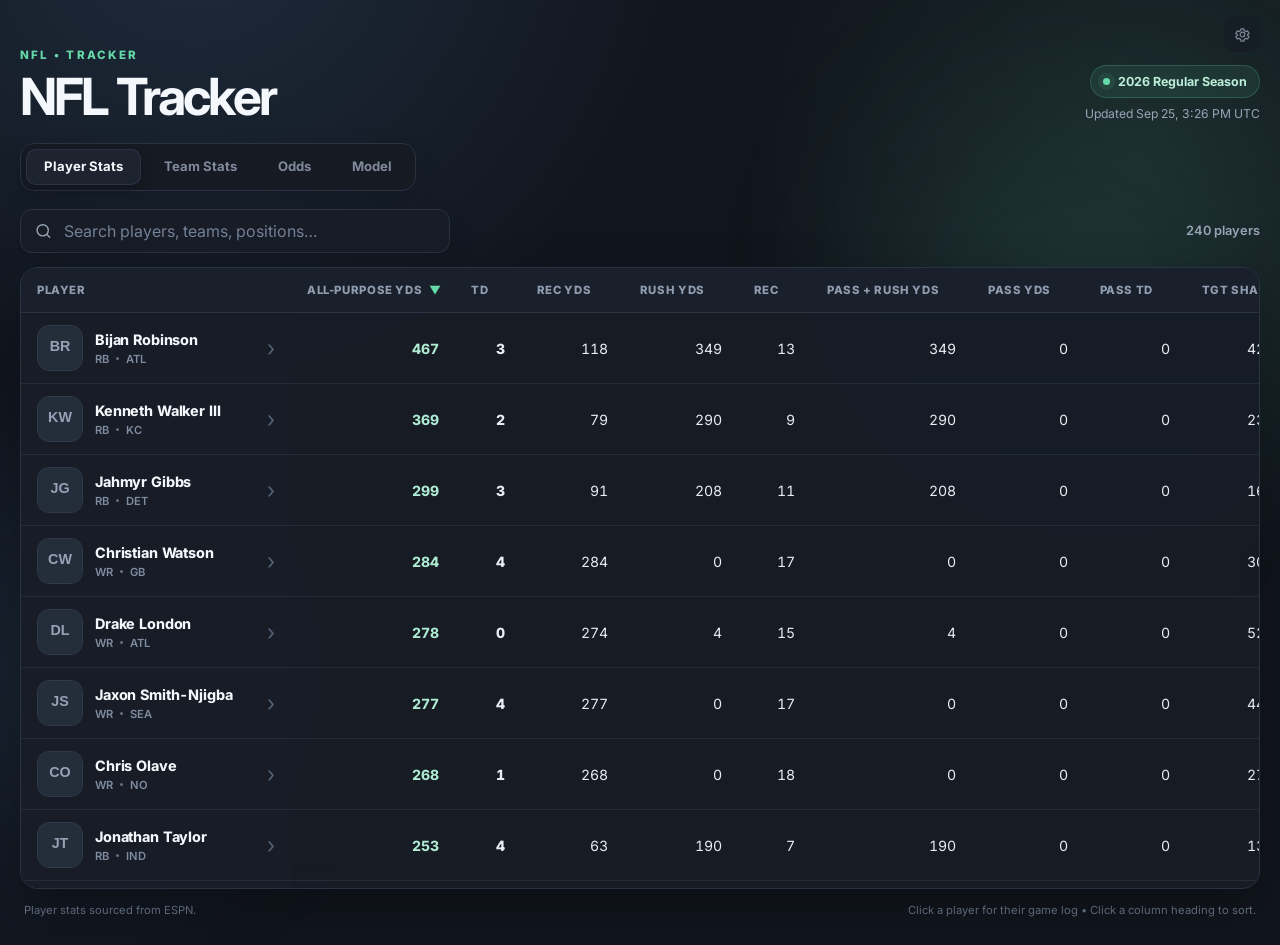
==== commit 12fb8af9: "Bust cache for fluid popup charts" ====
--- a/index.html
+++ b/index.html
@@ -9,7 +9,7 @@
   <link rel="preconnect" href="https://fonts.googleapis.com">
   <link rel="preconnect" href="https://fonts.gstatic.com" crossorigin>
   <link href="https://fonts.googleapis.com/css2?family=Inter:wght@400;500;600;700;800&display=swap" rel="stylesheet">
-  <link rel="stylesheet" href="styles.css?v=team-market-fix-2" />
+  <link rel="stylesheet" href="styles.css?v=fit-charts-1" />
 </head>
 <body>
   <div class="ambient ambient-one"></div>
@@ -421,6 +421,6 @@
   </dialog>
 
   <script src="theme.js?v=1"></script>
-  <script src="app.js?v=spread-clean-1"></script>
+  <script src="app.js?v=fit-charts-1"></script>
 </body>
 </html>
--- a/styles.css
+++ b/styles.css
@@ -372,11 +372,11 @@
 .hit-good-text{color:#3dde9f!important}.hit-mid-text{color:#ffc62b!important}.hit-low-text{color:#ff7d88!important}.hit-na-text{color:#707b8b!important}
 .hit-rate-stats{display:flex;gap:22px;padding:13px 24px 15px;color:#7d8795;font-size:.78rem;border-bottom:1px solid #252d38}
 .hit-rate-stats strong{color:#e9edf3;font-size:.9rem;margin-left:4px}
-.hit-rate-chart-scroll{overflow-x:auto;padding:20px 18px 16px}
+.hit-rate-chart-scroll{overflow:hidden;padding:20px 18px 16px}
 .hit-rate-chart{min-height:370px}
 .hit-chart-empty{height:320px;display:grid;place-items:center;color:#7f8998;font-size:.82rem}
 .hit-chart-plot{
-  position:relative;height:350px;min-width:680px;margin:0 auto;
+  position:relative;height:350px;width:100%;min-width:0;margin:0 auto;
   border-bottom:1px solid #34404f;
   background:
     repeating-linear-gradient(
@@ -395,9 +395,9 @@
   border-radius:8px;background:#323943;color:#eef1f5;font-size:.68rem;font-weight:800
 }
 .hit-bars{
-  position:absolute;inset:0 8px 0 8px;display:flex;align-items:stretch;gap:10px
-}
-.hit-bar-column{position:relative;flex:1 0 72px;min-width:72px;height:100%;display:flex;flex-direction:column}
+  position:absolute;inset:0 8px 0 8px;display:flex;align-items:stretch;gap:clamp(2px,.7vw,10px)
+}
+.hit-bar-column{position:relative;flex:1 1 0;min-width:0;height:100%;display:flex;flex-direction:column}
 .hit-bar-value{
   position:absolute;left:50%;transform:translateX(-50%);z-index:3;
   font-size:.76rem;font-weight:850;white-space:nowrap
@@ -417,7 +417,7 @@
 .hit-bar-detail b{font-size:.64rem}
 .hit-bar-label{
   position:absolute;left:0;right:0;bottom:2px;display:flex;flex-direction:column;align-items:center;gap:3px;
-  color:#8b95a3;font-size:.65rem;font-weight:650;white-space:nowrap
+  color:#8b95a3;font-size:clamp(.46rem,.72vw,.65rem);font-weight:650;white-space:normal;line-height:1.05;text-align:center
 }
 .hit-bar-label span:last-child{color:#aeb6c2}
 .hit-bar-value.hit,.hit-bar-value.miss{bottom:calc(48px + var(--bar-height,0%))}
@@ -632,13 +632,13 @@
 .team-chart-tab:hover{color:#dfe6ee}
 .team-chart-tab.active{color:#dff7ee;border-bottom-color:var(--accent)}
 .team-chart-tab:disabled{opacity:.35;cursor:not-allowed}
-.team-chart-scroll{overflow:auto;padding:18px}
+.team-chart-scroll{overflow:hidden;padding:18px}
 .team-stat-chart{min-height:370px}
 .team-chart-empty{height:330px;display:grid;place-items:center;color:#7e8998;font-size:.8rem;text-align:center;padding:20px}
 
 /* Per-game team trend */
 .team-trend-plot{
-  position:relative;height:350px;min-width:700px;margin:0 auto;border-bottom:1px solid #34404f;
+  position:relative;height:350px;width:100%;min-width:0;margin:0 auto;border-bottom:1px solid #34404f;
   background:repeating-linear-gradient(
     to top,
     transparent 0,
@@ -655,8 +655,8 @@
   position:absolute;left:0;top:0;transform:translateY(-50%);padding:2px 6px;border-radius:7px;
   background:#303947;color:#eaf0f6;font-size:.62rem;font-weight:850
 }
-.team-trend-bars{position:absolute;inset:0 8px;display:flex;gap:10px}
-.team-trend-column{position:relative;flex:1 0 74px;min-width:74px;height:100%}
+.team-trend-bars{position:absolute;inset:0 8px;display:flex;gap:clamp(2px,.7vw,10px)}
+.team-trend-column{position:relative;flex:1 1 0;min-width:0;height:100%}
 .team-trend-track{position:absolute;left:0;right:0;top:16px;bottom:48px;display:flex;align-items:flex-end}
 .team-trend-bar{
   width:100%;min-height:3px;border-radius:4px 4px 0 0;background:linear-gradient(180deg,#4d9fc7,#397c9d);
@@ -672,7 +672,7 @@
 }
 .team-trend-label{
   position:absolute;left:0;right:0;bottom:3px;display:flex;flex-direction:column;align-items:center;gap:3px;
-  color:#7f8a99;font-size:.62rem;font-weight:700;white-space:nowrap
+  color:#7f8a99;font-size:clamp(.46rem,.7vw,.62rem);font-weight:700;white-space:normal;line-height:1.05;text-align:center
 }
 .team-trend-label span:last-child{color:#adb6c1}
 
@@ -1387,8 +1387,16 @@
 html[data-theme] .position-option:hover,
 html[data-theme] .scope-option:hover{background:color-mix(in srgb,var(--surface-2) 76%,transparent)}
 
-.spread-key{display:flex;align-items:center;gap:16px;flex-wrap:wrap;padding:9px 16px;border-bottom:1px solid var(--line,#2a3544);background:rgba(255,255,255,.018);color:#7f8b9b;font-size:.67rem}
-.spread-key>strong{color:#b8c4d2;text-transform:uppercase;letter-spacing:.06em;font-size:.61rem}
-.spread-key span{display:inline-flex;align-items:center;gap:5px}
-.spread-key b{color:#e4ebf3;font-size:.72rem}
-@media(max-width:720px){.spread-key{gap:8px 13px;padding:9px 12px}.spread-key>strong{width:100%}}
+
+/* Fit every popup bar chart to the available width — never require horizontal scrolling. */
+.hit-rate-chart,.team-stat-chart{width:100%;min-width:0}
+.hit-chart-plot,.team-trend-plot{max-width:100%!important;width:100%!important;min-width:0!important}
+.hit-bar-track,.team-trend-track{min-width:0}
+.hit-bar-label span,.team-trend-label span{display:block;width:100%}
+@media(max-width:760px){
+  .hit-rate-chart-scroll,.team-chart-scroll{overflow:hidden}
+  .hit-bars,.team-trend-bars{inset:0 4px;gap:2px}
+  .hit-bar-value,.team-trend-value{font-size:.58rem}
+  .hit-bar-detail{display:none}
+  .hit-bar-label,.team-trend-label{font-size:.45rem;gap:2px}
+}
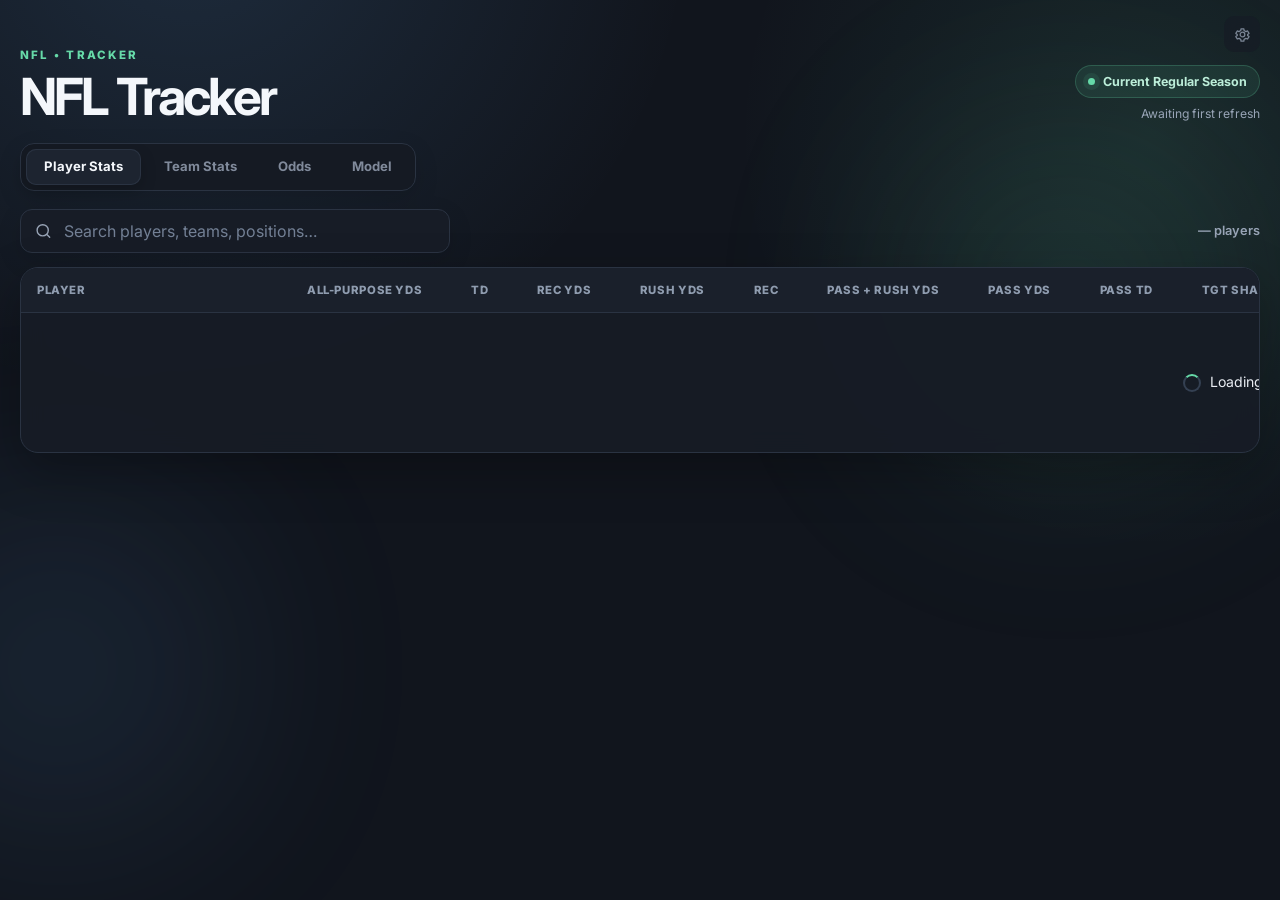
==== commit 2ba1341e: "Trim redundant site microcopy" ====
--- a/index.html
+++ b/index.html
@@ -9,7 +9,7 @@
   <link rel="preconnect" href="https://fonts.googleapis.com">
   <link rel="preconnect" href="https://fonts.gstatic.com" crossorigin>
   <link href="https://fonts.googleapis.com/css2?family=Inter:wght@400;500;600;700;800&display=swap" rel="stylesheet">
-  <link rel="stylesheet" href="styles.css?v=fit-charts-1" />
+  <link rel="stylesheet" href="styles.css?v=copy-clean-1" />
 </head>
 <body>
   <div class="ambient ambient-one"></div>
@@ -286,7 +286,7 @@
               <div class="parlay-empty">
                 <div class="parlay-empty-icon">+</div>
                 <strong>Build your parlay</strong>
-                <span>Use the + buttons beside player props to add legs.</span>
+                <span>Add legs with +.</span>
               </div>
             </div>
 
@@ -303,17 +303,12 @@
                 <svg viewBox="0 0 24 24" aria-hidden="true"><path d="M4 7h16M9 7V4h6v3M8 10v8M12 10v8M16 10v8M6 7l1 14h10l1-14"/></svg>
                 Clear All
               </button>
-              <p class="parlay-note">Combined odds use standard parlay math from the displayed FanDuel prices. Same-game parlay pricing can differ because sportsbooks apply correlation adjustments.</p>
             </div>
           </div>
         </aside>
       </div>
     </section>
 
-    <footer id="pageFooter">
-      <span>Player stats sourced from ESPN.</span>
-      <span>Click a player for their game log • Click a column heading to sort.</span>
-    </footer>
   </main>
 
   <dialog id="teamStatModal" class="team-stat-modal" aria-labelledby="teamStatModalTitle">
@@ -421,6 +416,6 @@
   </dialog>
 
   <script src="theme.js?v=1"></script>
-  <script src="app.js?v=fit-charts-1"></script>
+  <script src="app.js?v=copy-clean-1"></script>
 </body>
 </html>
--- a/styles.css
+++ b/styles.css
@@ -345,7 +345,7 @@
   box-shadow:0 30px 90px rgba(0,0,0,.62);overflow:hidden
 }
 .hit-rate-modal::backdrop{background:rgba(5,8,12,.76);backdrop-filter:blur(7px)}
-.hit-rate-panel{max-height:min(88vh,900px);overflow:auto}
+.hit-rate-panel{max-height:min(88vh,900px);overflow-y:auto;overflow-x:hidden}
 .hit-rate-header{
   display:flex;align-items:flex-start;justify-content:space-between;gap:20px;
   padding:22px 24px 17px;border-bottom:1px solid #252d38;background:#141922
@@ -372,7 +372,7 @@
 .hit-good-text{color:#3dde9f!important}.hit-mid-text{color:#ffc62b!important}.hit-low-text{color:#ff7d88!important}.hit-na-text{color:#707b8b!important}
 .hit-rate-stats{display:flex;gap:22px;padding:13px 24px 15px;color:#7d8795;font-size:.78rem;border-bottom:1px solid #252d38}
 .hit-rate-stats strong{color:#e9edf3;font-size:.9rem;margin-left:4px}
-.hit-rate-chart-scroll{overflow:hidden;padding:20px 18px 16px}
+.hit-rate-chart-scroll{overflow-x:hidden;overflow-y:visible;padding:20px 18px 16px}
 .hit-rate-chart{min-height:370px}
 .hit-chart-empty{height:320px;display:grid;place-items:center;color:#7f8998;font-size:.82rem}
 .hit-chart-plot{
@@ -601,7 +601,7 @@
   box-shadow:0 30px 90px rgba(0,0,0,.62);overflow:hidden
 }
 .team-stat-modal::backdrop{background:rgba(5,8,12,.76);backdrop-filter:blur(7px)}
-.team-stat-modal-panel{max-height:min(90vh,920px);overflow:auto}
+.team-stat-modal-panel{max-height:min(90vh,920px);overflow-y:auto;overflow-x:hidden}
 .team-stat-modal-header{
   display:flex;align-items:center;justify-content:space-between;gap:20px;padding:20px 22px;
   border-bottom:1px solid #26303d;background:linear-gradient(180deg,#1a212c,#161c25)
@@ -632,7 +632,7 @@
 .team-chart-tab:hover{color:#dfe6ee}
 .team-chart-tab.active{color:#dff7ee;border-bottom-color:var(--accent)}
 .team-chart-tab:disabled{opacity:.35;cursor:not-allowed}
-.team-chart-scroll{overflow:hidden;padding:18px}
+.team-chart-scroll{overflow-x:hidden;overflow-y:auto;padding:18px}
 .team-stat-chart{min-height:370px}
 .team-chart-empty{height:330px;display:grid;place-items:center;color:#7e8998;font-size:.8rem;text-align:center;padding:20px}
 
@@ -1394,7 +1394,7 @@
 .hit-bar-track,.team-trend-track{min-width:0}
 .hit-bar-label span,.team-trend-label span{display:block;width:100%}
 @media(max-width:760px){
-  .hit-rate-chart-scroll,.team-chart-scroll{overflow:hidden}
+  .hit-rate-chart-scroll{overflow-x:hidden;overflow-y:visible}.team-chart-scroll{overflow-x:hidden;overflow-y:auto}
   .hit-bars,.team-trend-bars{inset:0 4px;gap:2px}
   .hit-bar-value,.team-trend-value{font-size:.58rem}
   .hit-bar-detail{display:none}
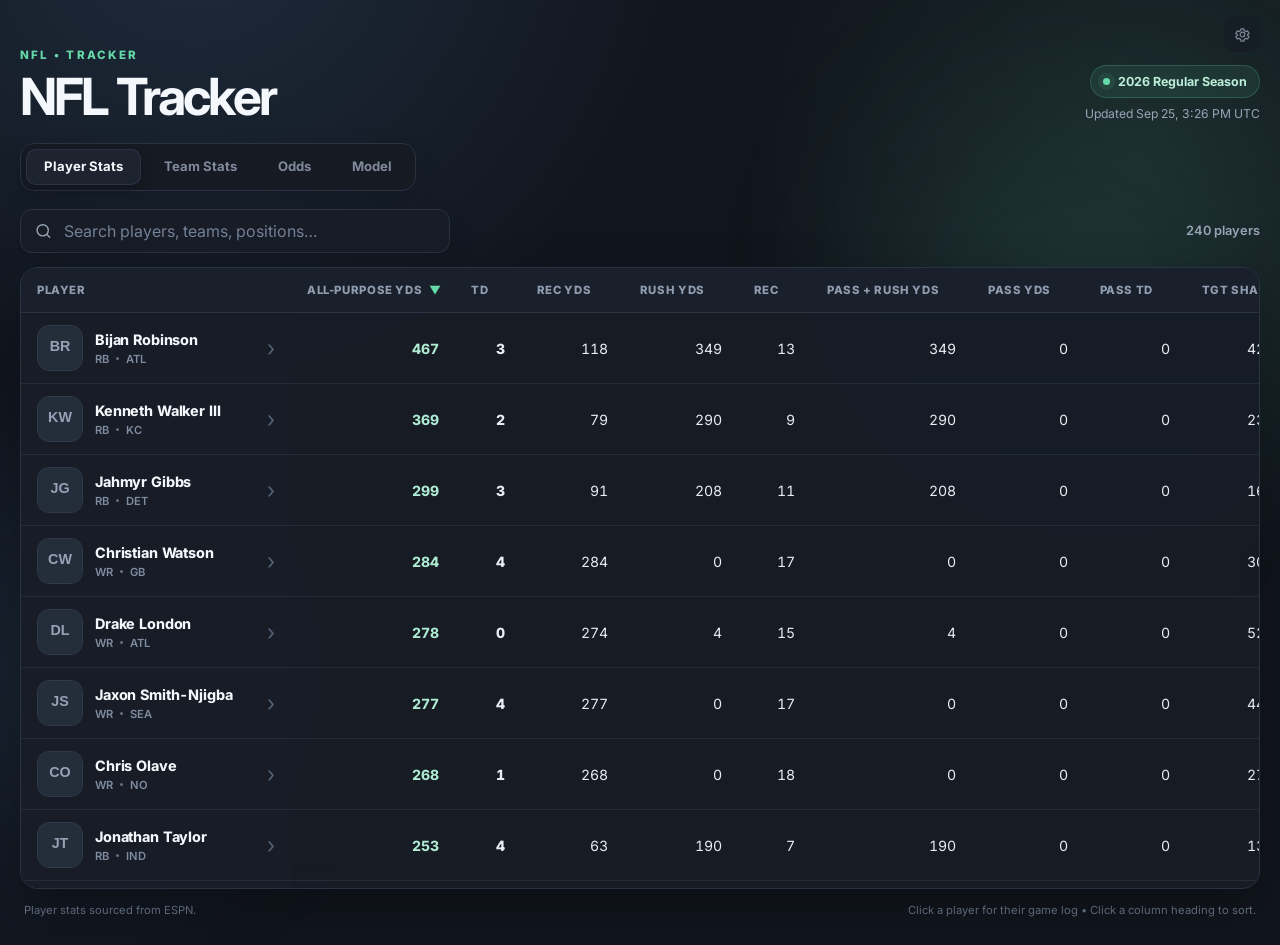
==== commit 54fde1bd: "Keep hidden footer hook for view switching" ====
--- a/index.html
+++ b/index.html
@@ -309,6 +309,7 @@
       </div>
     </section>
 
+    <footer id="pageFooter" hidden></footer>
   </main>
 
   <dialog id="teamStatModal" class="team-stat-modal" aria-labelledby="teamStatModalTitle">
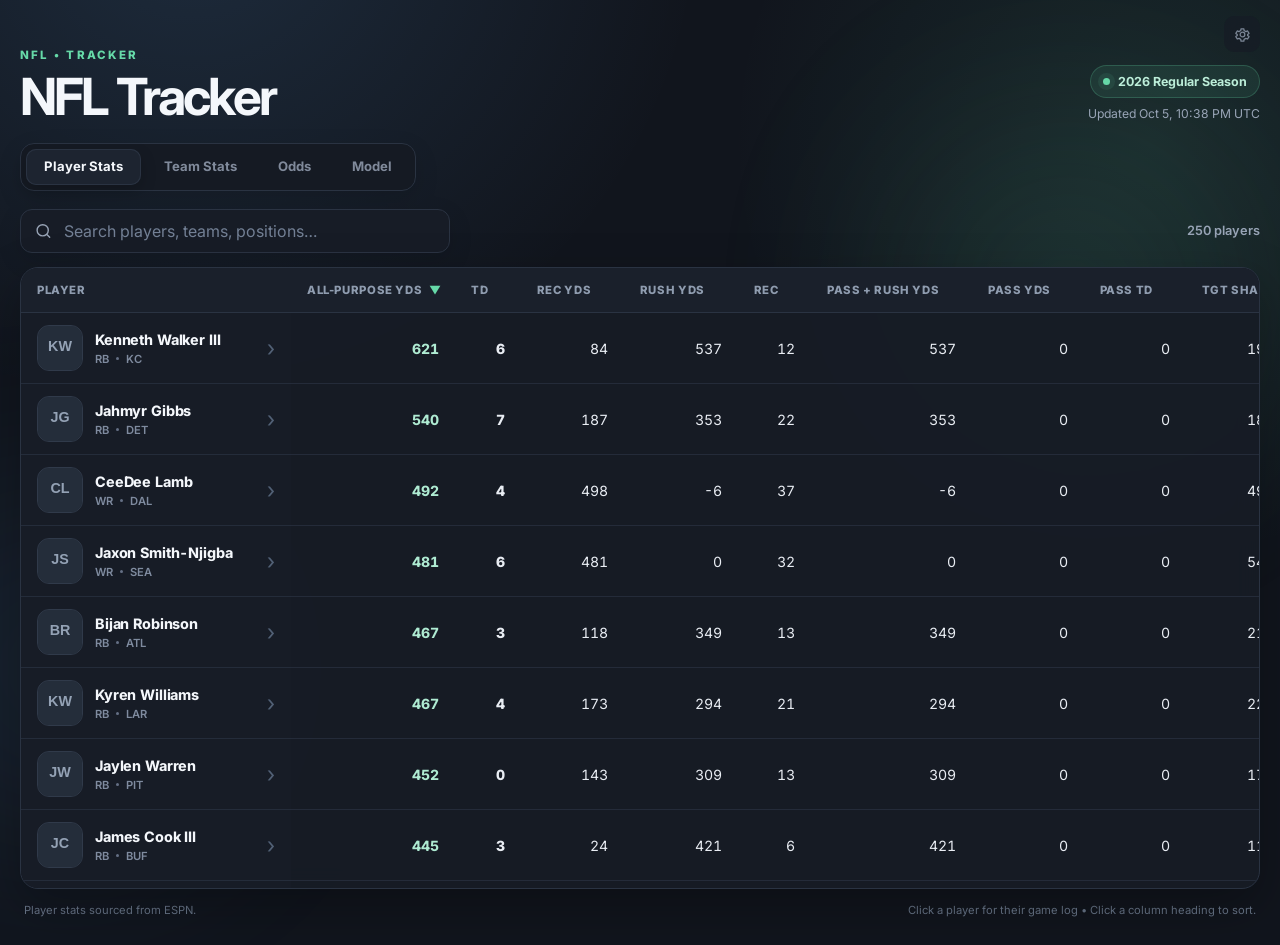
==== commit 260cab3e: "Add prop first-hit quarter and clock tracking" ====
--- a/index.html
+++ b/index.html
@@ -409,6 +409,18 @@
         <span>Average: <strong id="hitRateAverage">—</strong></span>
         <span>Median: <strong id="hitRateMedian">—</strong></span>
       </div>
+    <div id="hitTimingTools" class="hit-timing-tools" hidden>
+      <span class="hit-timing-label">Hit in</span>
+      <div id="hitTimingFilters" class="hit-timing-filters" role="group" aria-label="Filter games by when the line was first hit">
+        <button type="button" class="selected" data-hit-timing="all">All</button>
+        <button type="button" data-hit-timing="1">1Q</button>
+        <button type="button" data-hit-timing="2">2Q</button>
+        <button type="button" data-hit-timing="3">3Q</button>
+        <button type="button" data-hit-timing="4">4Q</button>
+        <button type="button" data-hit-timing="final">Final</button>
+      </div>
+      <small id="hitTimingStatus"></small>
+    </div>
 
       <div class="hit-rate-chart-scroll">
         <div id="hitRateChart" class="hit-rate-chart"></div>
@@ -417,6 +429,6 @@
   </dialog>
 
   <script src="theme.js?v=1"></script>
-  <script src="app.js?v=copy-clean-1"></script>
+  <script src="app.js?v=hit-timing-1"></script>
 </body>
 </html>
--- a/styles.css
+++ b/styles.css
@@ -434,6 +434,42 @@
   .hit-rate-chart-scroll{padding:16px 10px}
 }
 
+
+
+
+/* First-hit timing inside prop history */
+.hit-timing-tools{
+  display:flex;align-items:center;gap:10px;flex-wrap:wrap;
+  padding:10px 24px 12px;border-bottom:1px solid #252d38;background:#121821
+}
+.hit-timing-tools[hidden]{display:none}
+.hit-timing-label{
+  color:#8f9aaa;font-size:.69rem;font-weight:800;letter-spacing:.08em;text-transform:uppercase
+}
+.hit-timing-filters{display:flex;align-items:center;gap:5px;flex-wrap:wrap}
+.hit-timing-filters button{
+  appearance:none;border:1px solid #313c4b;background:#171e27;color:#9ba6b5;
+  min-width:39px;height:28px;padding:0 9px;border-radius:8px;font:inherit;font-size:.67rem;font-weight:800;
+  cursor:pointer;transition:background .14s,border-color .14s,color .14s,transform .14s
+}
+.hit-timing-filters button:hover{background:#1d2632;border-color:#44536a;color:#eef3f8;transform:translateY(-1px)}
+.hit-timing-filters button.selected{background:#263446;border-color:#4f6887;color:#f5f8fc}
+.hit-timing-filters button:focus-visible{outline:2px solid var(--accent-2);outline-offset:2px}
+#hitTimingStatus{margin-left:auto;color:#7e8998;font-size:.68rem;font-weight:650}
+.hit-bar-label .hit-timing-chip{color:#44d6a0!important;font-weight:850;letter-spacing:-.01em}
+.hit-bar-label .hit-timing-chip.miss{color:#8b95a3!important}
+.hit-bar-label .hit-timing-chip.loading,.hit-bar-label .hit-timing-chip.unavailable{color:#748091!important;font-weight:700}
+.hit-tooltip-timing{
+  display:flex;align-items:center;justify-content:space-between;gap:12px;
+  margin-top:7px;padding-top:7px;border-top:1px solid rgba(255,255,255,.09);
+  color:#9ba6b5;font-size:.67rem;font-weight:700
+}
+.hit-tooltip-timing strong{color:#49dda8;font-size:.72rem}
+.hit-tooltip-timing.miss strong,.hit-tooltip-timing.unavailable strong{color:#8b95a3}
+@media(max-width:760px){
+  .hit-timing-tools{padding:9px 16px 11px;gap:8px}
+  #hitTimingStatus{width:100%;margin-left:0}
+}
 
 /* Switchable hit-rate chart tabs + chart draw animation */
 .hit-summary-item{
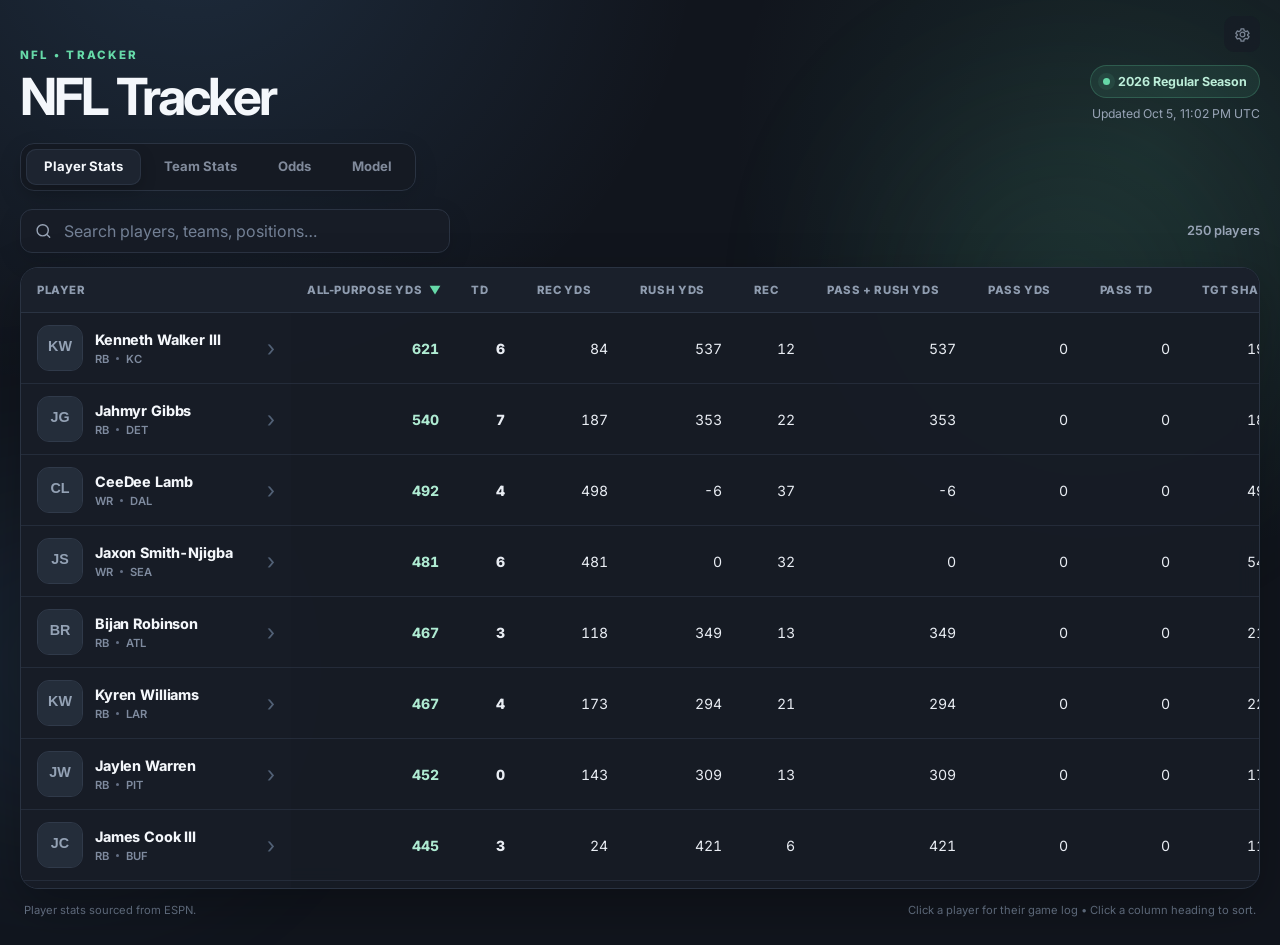
==== commit b87c0a6a: "Fix prop hit timing with static ESPN play-by-play data" ====
--- a/index.html
+++ b/index.html
@@ -429,6 +429,6 @@
   </dialog>
 
   <script src="theme.js?v=1"></script>
-  <script src="app.js?v=hit-timing-1"></script>
+  <script src="app.js?v=hit-timing-2"></script>
 </body>
 </html>
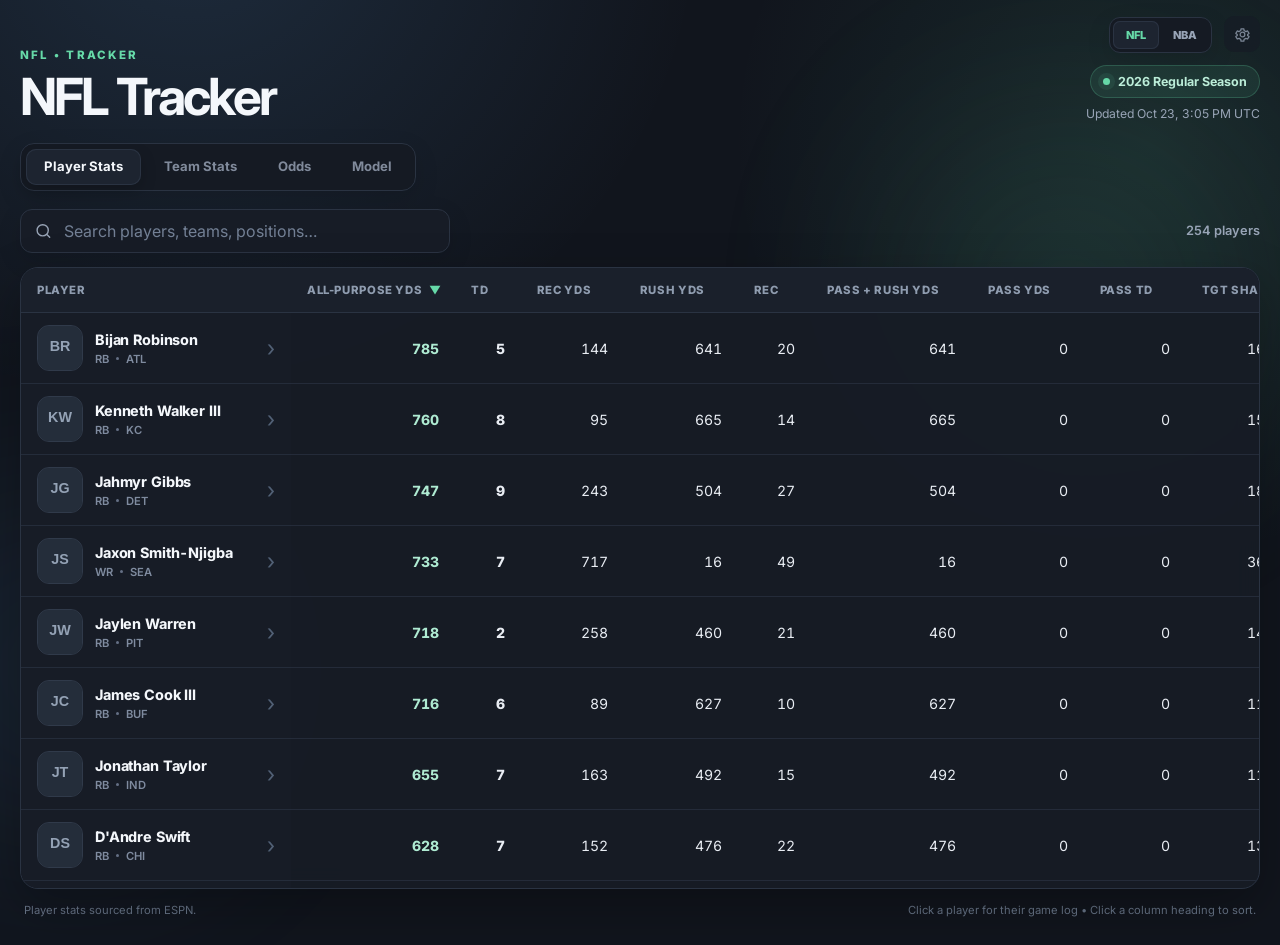
==== commit c047d3be: "Refine NBA mode navigation, data labels and cache versions" ====
--- a/index.html
+++ b/index.html
@@ -9,7 +9,7 @@
   <link rel="preconnect" href="https://fonts.googleapis.com">
   <link rel="preconnect" href="https://fonts.gstatic.com" crossorigin>
   <link href="https://fonts.googleapis.com/css2?family=Inter:wght@400;500;600;700;800&display=swap" rel="stylesheet">
-  <link rel="stylesheet" href="styles.css?v=copy-clean-1" />
+  <link rel="stylesheet" href="styles.css?v=nba-2" />
 </head>
 <body>
   <div class="ambient ambient-one"></div>
@@ -428,7 +428,7 @@
     </div>
   </dialog>
 
-  <script src="theme.js?v=1"></script>
+  <script src="theme.js?v=nba-2"></script>
   <script src="app.js?v=hit-timing-2"></script>
 </body>
 </html>
--- a/styles.css
+++ b/styles.css
@@ -1436,3 +1436,41 @@
   .hit-bar-detail{display:none}
   .hit-bar-label,.team-trend-label{font-size:.45rem;gap:2px}
 }
+
+/* NFL / NBA league switch beside the appearance gear */
+.league-switch{position:absolute;z-index:1499;top:17px;right:48px;display:flex;gap:3px;padding:3px;border:1px solid var(--line);border-radius:11px;background:var(--surface-3,#151a23);box-shadow:0 8px 24px rgba(0,0,0,.12)}
+.league-switch a{display:grid;place-items:center;min-width:46px;height:28px;border-radius:7px;text-decoration:none;font-size:.69rem;font-weight:850;letter-spacing:.02em;color:var(--muted)}
+.league-switch a:hover{color:var(--text)}
+.league-switch a.active{background:var(--surface-2,#252d39);color:var(--accent);box-shadow:inset 0 0 0 1px var(--line)}
+body:has(script[src^="nba.js"]) #statsView table{min-width:1730px}
+.nba-team-stat{display:flex;align-items:center;gap:10px;text-align:left;font-weight:750}
+.nba-team-stat img{width:30px;height:30px;object-fit:contain}
+.nba-team-group{color:var(--accent);font-weight:750}
+.nba-bar{background:var(--accent);border-radius:4px 4px 0 0;min-height:2px;flex:1;max-width:32px;align-self:end}
+.nba-chart-row{display:flex;gap:5px;align-items:end;height:160px;padding:16px 10px 10px;border-bottom:1px solid var(--line)}
+.nba-rate.good{color:var(--win)}.nba-rate.bad{color:var(--loss)}
+.nba-model-criteria{display:flex;flex-direction:column;gap:18px}
+.nba-model-controls{display:grid;grid-template-columns:repeat(2,minmax(0,1fr));gap:12px}
+.nba-model-controls label{display:grid;gap:5px;color:var(--muted);font-size:.68rem;font-weight:700}
+.nba-model-controls input,.nba-model-controls select{height:38px;padding:0 10px;color:var(--text);background:var(--surface-2,#202733);border:1px solid var(--line);border-radius:9px;font:inherit}
+.nba-signal-row{cursor:pointer}.nba-signal-row:hover{background:var(--surface-2,#222b39)}
+.nba-model-table{min-width:760px}.nba-model-table td:first-child,.nba-model-table th:first-child{text-align:left}
+.nba-score{color:var(--accent);font-weight:800}
+.nba-empty{padding:40px 20px;text-align:center;color:var(--muted)}
+@media(max-width:760px){.league-switch{position:fixed;top:10px;right:52px}.league-switch a{height:26px;min-width:40px}.nba-model-controls{grid-template-columns:1fr}}
+
+/* NBA slip recommendations use the same model card surfaces as NFL. */
+.nba-slip-grid{display:grid;grid-template-columns:repeat(auto-fit,minmax(245px,1fr));gap:12px;padding:16px}
+.nba-slip{background:var(--surface-2,#202733);border:1px solid var(--line);border-radius:13px;padding:15px;min-width:0}
+.nba-slip-top{display:flex;justify-content:space-between;gap:12px;align-items:center;margin-bottom:12px;font-size:.81rem}
+.nba-slip-top b{font-size:1rem;color:var(--accent)}
+.nba-slip-legs{display:grid;gap:5px}
+.nba-slip-legs button{display:flex;justify-content:space-between;gap:10px;align-items:center;border:1px solid transparent;border-radius:8px;background:transparent;color:var(--text);padding:8px 5px;text-align:left;font:600 .72rem Inter,system-ui;cursor:pointer}
+.nba-slip-legs button:hover{border-color:var(--line);background:var(--surface-3,#242d39)}
+.nba-slip-legs button strong{white-space:nowrap;color:var(--accent)}
+.nba-slip-metrics{font-size:.69rem;color:var(--muted);border-top:1px solid var(--line);margin-top:10px;padding-top:10px}
+.nba-slips{width:100%}
+.nba-model-table tr{cursor:pointer}.nba-model-table td small{margin-top:4px}
+.nba-model-criteria select,.nba-model-criteria input{min-width:0}
+.nba-model-criteria .range-row output{min-width:44px;text-align:right}
+@media(max-width:760px){.nba-slip-grid{grid-template-columns:1fr}.nba-model-criteria{gap:12px}}
